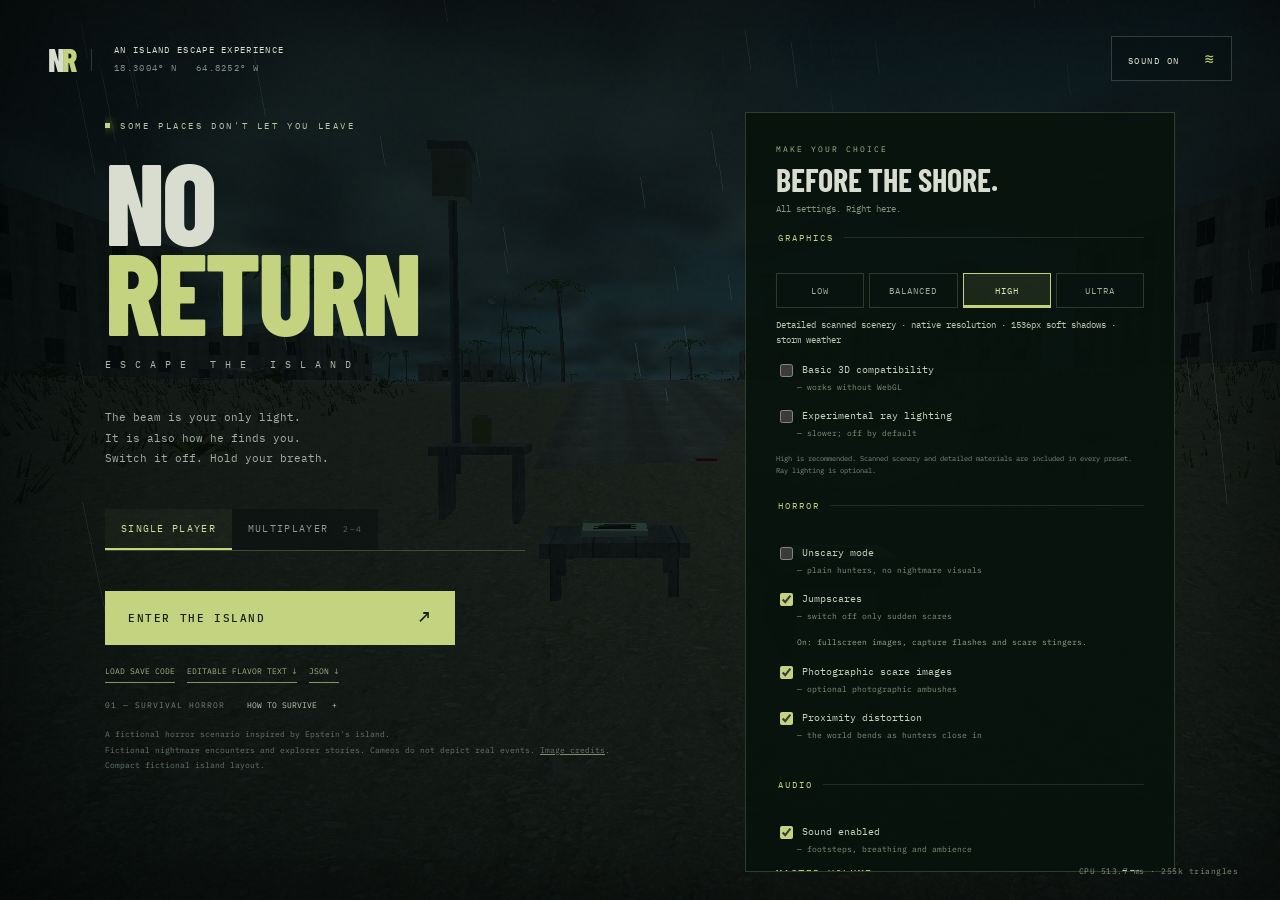
==== index.html @ 40e511b5 "Publish playable NO RETURN game for GitHub Pages" ====
<!doctype html>
<html lang="en"><head><meta charset="utf-8"><meta name="viewport" content="width=device-width,initial-scale=1"><meta name="theme-color" content="#080d0d"><title>NO RETURN — Escape the Island</title><link rel="stylesheet" href="style.css?v=coop-18"></head>
<body><canvas id="scene" aria-label="First person island escape game"></canvas><div class="grain"></div><div class="vignette"></div>
<div id="jumpscare" hidden aria-hidden="true"><img id="scareImage" alt="" decoding="async" draggable="false"></div><div id="terror" hidden aria-hidden="true"></div><div id="contactScare" hidden aria-hidden="true"><svg viewBox="0 0 600 700" preserveAspectRatio="xMidYMid slice"><defs><radialGradient id="deadSkin"><stop stop-color="#acaa8a"/><stop offset=".42" stop-color="#68644e"/><stop offset=".75" stop-color="#2d302a"/><stop offset="1" stop-color="#070c0c"/></radialGradient><radialGradient id="deadEye"><stop stop-color="#e9e5bf"/><stop offset=".3" stop-color="#7e8b78"/><stop offset="1" stop-color="#07100e"/></radialGradient></defs><path fill="url(#deadSkin)" d="M153 650 117 502 105 309 141 128 225 52 365 47 464 155 482 326 440 509 368 674 273 700Z"/><g fill="none" stroke="#18201c" stroke-width="12" opacity=".85"><path d="m160 240 50-40 42 21M320 201l64-15 59 41M151 370l31 63-9 64m270-153-36 74 11 61M214 155l41-46m77 41 29-47"/></g><path fill="#080d0b" d="m154 278 25-44 73 6 18 52-32 41-65-12Zm170-12 17-45 70 8 34 62-26 39-69-5Z"/><ellipse cx="219" cy="283" rx="28" ry="21" fill="url(#deadEye)"/><ellipse cx="377" cy="280" rx="24" ry="31" fill="url(#deadEye)"/><path stroke="#070c0a" stroke-width="13" d="m218 263-7 39m170-50-6 52"/><path fill="#161c16" d="m283 271-28 114 31 27 37-22-30-119Z"/><path fill="#020506" stroke="#4d1716" stroke-width="15" d="M232 433q56-47 102-1 65 40 23 167-33 86-92 30-60-63-33-196Z"/><g fill="#b4ad8b"><path d="m237 438 18-9 9 38-19 4Zm30-14 21-1 1 45-19-5Zm32 0 21 9-7 39-19-6Zm31 16 15 12-14 31-14-12ZM260 604l18-22 11 44-18 4Zm28-12 16 2 10 44-21-4Zm29-8 17-15-2 51-15 10Z"/></g><g stroke="#691e1d" fill="none" stroke-linecap="round"><path stroke-width="9" d="m194 320 7 83-19 52m61-136-12 72m116-63 13 97 19 33m18-130 14 77-13 38M239 475l-21 51 16 85m109-159 36 71-12 88"/><path stroke-width="3" d="m201 351-19 16m180 26 23-18M225 565l-23 24m174-47 20 18"/></g><path fill="#0a100e" d="m133 212 13-92 79-75 157-2 82 94 13 83-52-48-43-57-126 18-66 31Z"/></svg></div><div id="arrival" hidden><div class="arrival-lid" id="upperLid"></div><div class="arrival-lid" id="lowerLid"></div><div id="arrivalCaption"></div></div><button id="skipArrival" hidden>SKIP ARRIVAL [ESC]</button><header><a class="brand" href="#" aria-label="No Return home">N<span>R</span><i></i></a><div class="edition">AN ISLAND ESCAPE EXPERIENCE<br><span>18.3004° N &nbsp; 64.8252° W</span></div><button id="sound" aria-label="Toggle sound">SOUND OFF <span>◌</span></button></header>
<main id="menu"><section class="menu-landing"><div class="eyebrow"><i></i> SOME PLACES DON'T LET YOU LEAVE</div><h1>NO<br><span>RETURN</span><b>ESCAPE THE ISLAND</b></h1><p class="intro">The beam is your only light.<br>It is also how he finds you.<br>Switch it off. Hold your breath.</p><nav class="play-tabs" role="tablist" aria-label="Play mode"><button id="soloTab" role="tab" aria-selected="true" aria-controls="soloPanel">SINGLE PLAYER</button><button id="multiplayerTab" role="tab" aria-selected="false" aria-controls="multiplayerPanel">MULTIPLAYER <small>2–4</small></button></nav><div id="soloPanel" role="tabpanel" aria-labelledby="soloTab"><div class="menu-actions"><button class="primary" id="start">ENTER THE ISLAND <span>↗</span></button><div class="menu-extras"><button id="loadSave">LOAD SAVE CODE</button><a href="flavor-text.md" download>EDITABLE FLAVOR TEXT ↓</a><a href="flavor-text.json" download>JSON ↓</a></div><div class="menu-bottom"><span>01 — SURVIVAL HORROR</span><button id="how">HOW TO SURVIVE <span>+</span></button></div><div class="fiction">A fictional horror scenario inspired by Epstein's island.<br>Fictional nightmare encounters and explorer stories. Cameos do not depict real events. <a href="image-credits.html" target="_blank" rel="noopener">Image credits</a>. Compact fictional island layout.</div></div></div><section id="multiplayerPanel" role="tabpanel" aria-labelledby="multiplayerTab" hidden><div class="mp-heading"><small>PRIVATE CO-OP / 2–4 SURVIVORS</small><h2>DON’T GO ALONE.</h2><p>One island. Four lights. Something hears all of you.</p></div><div id="mpEntry"><label class="mp-field">YOUR NAME<input id="mpName" maxlength="20" value="Survivor" autocomplete="nickname"></label><button class="primary" id="mpCreate">CREATE PRIVATE ROOM <span>↗</span></button><div class="mp-divider"><span>OR JOIN A FRIEND</span></div><div class="mp-join"><input id="mpCode" maxlength="8" placeholder="ROOM CODE" aria-label="Room code" autocapitalize="characters" autocomplete="off" spellcheck="false"><button id="mpJoin">JOIN →</button></div><button id="mpReconnect" class="secondary" hidden>RECONNECT TO LAST ROOM</button></div><div id="mpLobby" hidden><div class="mp-code"><small>PRIVATE ROOM CODE</small><strong id="mpRoomCode"></strong><button id="mpCopy">COPY CODE ↗</button></div><ul id="mpPlayers" aria-label="Room members"></ul><p id="mpLobbyHint"></p><div class="mp-lobby-actions"><button id="mpReady" class="primary" aria-pressed="false">READY UP</button><button id="mpLaunch" class="primary" hidden>START RUN ↗</button><button id="mpLeave" class="secondary">LEAVE ROOM</button></div></div><p id="mpStatus" role="status">Connecting to the island begins here.</p><details id="mpServerOptions"><summary>SERVER CONNECTION</summary><label class="mp-field">SERVER ADDRESS<input id="mpServer" type="url" placeholder="https://your-server.onrender.com" spellcheck="false"></label><p>Use the same server as your friends. A sleeping server can take a minute to wake.</p></details><div class="mp-rules"><span>SHARED OBJECTIVES</span><span>PERSONAL INVENTORIES</span><span>RESCUE YOUR TEAM</span><p>Hold R near a caught teammate for 3 seconds. T trades supplies. One survivor per wardrobe. Menus do not pause the island.</p></div></section></section><section class="menu-settings" aria-label="Game options"><div class="settings-heading"><small>MAKE YOUR CHOICE</small><h2>BEFORE THE SHORE.</h2><p>All settings. Right here.</p></div><section id="startupHelp" hidden aria-label="Graphics recovery"><p id="startupMessage"></p><div class="recovery-actions"><button id="retryGraphics">RETRY</button><button id="safeGraphics">COMPATIBILITY MODE</button><button id="copyGraphicsError">COPY ERROR</button></div><details><summary>Technical error details</summary><pre id="startupDetails" tabindex="0"></pre></details></section><div id="compatibilityNotice" hidden>COMPATIBILITY MODE · 512px materials · reduced effects <button id="normalGraphics">RESTORE NORMAL GRAPHICS</button></div><div id="rendererNotice" hidden role="status">BASIC 3D ACTIVE · Textured 3D with reduced detail. No WebGL needed.</div><fieldset class="graphics-select"><legend>GRAPHICS</legend><div class="quality-options"><button type="button" data-quality="low">LOW</button><button type="button" data-quality="balanced">BALANCED</button><button type="button" data-quality="high" aria-pressed="true">HIGH</button><button type="button" data-quality="ultra">ULTRA</button></div><p id="qualityDescription"></p><label class="trace-option"><input id="basicRenderer" type="checkbox"> Basic 3D compatibility <span>— works without WebGL</span></label><label class="trace-option"><input id="traceOption" type="checkbox"> Experimental ray lighting <span>— slower; off by default</span></label><small id="gpuQualityHint">High is recommended. Scanned scenery and detailed materials are included in every preset. Ray lighting is optional.</small></fieldset><fieldset class="horror-select"><legend>HORROR</legend><label class="trace-option comfort-option"><input id="unscaryOption" type="checkbox"> Unscary mode <span>— plain hunters, no nightmare visuals</span></label><p id="comfortStatus" role="status" hidden>Pussy mode selected. Fine, we’ll keep it tame.</p><label class="trace-option"><input id="jumpOption" type="checkbox" checked> Jumpscares <span>— switch off only sudden scares</span></label><p id="jumpDescription"></p><label class="trace-option"><input id="scareOption" type="checkbox" checked> Photographic scare images <span>— optional photographic ambushes</span></label><label class="trace-option"><input id="distortionOption" type="checkbox" checked> Proximity distortion <span>— the world bends as hunters close in</span></label></fieldset><fieldset class="audio-select"><legend>AUDIO</legend><label class="trace-option"><input id="menuSound" type="checkbox"> Sound enabled <span>— footsteps, breathing and ambience</span></label><label class="volume-control" for="masterVolume">MASTER VOLUME <output id="volumeValue">75%</output><input id="masterVolume" type="range" min="0" max="100" value="75" step="1"></label></fieldset></section></main>
<output id="performanceReadout" aria-label="Renderer performance"></output><aside id="side"><div class="signal"><i></i> SIGNAL LOST</div><div class="vertical">LITTLE SAINT JAMES &nbsp; / &nbsp; AFTER MIDNIGHT</div><div class="stamp">PRIVATE<br>PROPERTY<span>NO TRESPASSING</span></div></aside>
<div id="hud" hidden><div class="mission"><small>YOUR WAY OUT</small><div id="objective"></div><span id="progress"></span><ol id="objectiveList" aria-label="Escape objectives"></ol></div><div class="status"><div id="threat">● &nbsp; UNDETECTED</div><small id="staminaLabel">STAMINA</small><div class="bar"><i id="stamina"></i></div><div id="inventory"></div><div id="survivalStatus"></div><div id="supplyShortcuts"></div></div><div id="debugStatus" role="status"></div><div id="coopHud" hidden><small id="coopRoom"></small><div id="coopTeam"></div><small id="coopConnection"></small><p id="coopRescue"></p></div><div id="crosshair">+</div><div id="prompt"></div><div id="toast" role="status"></div><div class="hud-bottom"><span id="location">SOUTH SHORE</span><span>WASD MOVE &nbsp; SHIFT RUN &nbsp; C CROUCH &nbsp; E INTERACT &nbsp; Y BAG &nbsp; J FILES &nbsp; F LIGHT &nbsp; M MAP &nbsp; ESC PAUSE &nbsp; 8 HITBOX &nbsp; 9 DAYLIGHT</span><span id="timer">00:00</span></div><div id="light">FLASHLIGHT ON</div><div id="mobile"><div><button data-key="w">↑</button><br><button data-key="a">←</button><button data-key="s">↓</button><button data-key="d">→</button></div><div><button data-key="ArrowLeft">↶</button><button data-key="ArrowRight">↷</button><button id="touchInteract">E</button><button id="touchCrouch">C</button></div></div></div>
<nav id="quickbar" hidden aria-label="Game tools"><button id="inventoryButton">BAG [Y]</button><button id="filesButton">FILES [J]</button><button id="mapButton">MAP</button><button id="lightButton">LIGHT</button><button id="tradeButton" hidden>TRADE [T]</button><button id="pauseButton">PAUSE</button></nav><div id="overlay" hidden><section class="panel" id="panel"></section></div><script src="comfort.js?v=coop-17"></script><script src="compact-island.js?v=coop-17"></script><script src="architecture.js?v=coop-17"></script><script src="contact.js?v=coop-17"></script><script src="npc-ai.js?v=coop-17"></script><script src="horror.js?v=coop-17"></script><script src="world.js?v=coop-17"></script><script src="immersion.js?v=coop-17"></script><script src="survival.js?v=coop-17"></script><script src="graphics.js?v=coop-17"></script><script src="ray-lighting.js?v=coop-17"></script><script src="weather.js?v=coop-17"></script><script src="materials.js?v=coop-17"></script><script src="ground-cover.js?v=coop-17"></script><script src="scanned-scenery.js?v=coop-17"></script><script src="graphics-device.js?v=coop-17"></script><script src="renderer.js?v=coop-17"></script><script src="render-profile.js?v=coop-17"></script><script src="software-renderer.js?v=coop-17"></script><script src="startup-help.js?v=coop-17"></script><script src="scares.js?v=coop-17"></script><script src="terror.js?v=coop-17"></script><script src="spatial.js?v=coop-18"></script><script src="outline-mesh.js?v=coop-17"></script><script src="vision.js?v=coop-18"></script><script src="encounters.js?v=coop-17"></script><script src="map-pins.js?v=coop-17"></script><script src="save-codes.js?v=coop-17"></script><script src="arrival.js?v=coop-17"></script><script src="multiplayer-motion.js?v=coop-17"></script><script src="multiplayer.js?v=coop-17"></script><script src="game.js?v=coop-17"></script></body></html>
---- style.css ----
@import url('https://fonts.googleapis.com/css2?family=Barlow+Condensed:wght@500;600;700;800;900&family=IBM+Plex+Mono:wght@400;500&display=swap');
:root{color-scheme:dark;--paper:#d9ddd0;--lime:#c3d380;--mono:'IBM Plex Mono',monospace;--display:'Barlow Condensed','Arial Narrow',Impact,sans-serif}*{box-sizing:border-box}body{margin:0;overflow:hidden;background:#080d0d;color:var(--paper);font-family:var(--mono);font-size:11px}button,a{-webkit-tap-highlight-color:transparent}button{font:inherit;cursor:pointer;color:inherit}button:focus-visible,a:focus-visible{outline:2px solid var(--lime);outline-offset:6px}#scene,.grain,.vignette{position:fixed;inset:0;width:100%;height:100%}.grain{pointer-events:none;opacity:.08;background-image:url("data:image/svg+xml,%3Csvg viewBox='0 0 180 180' xmlns='http://www.w3.org/2000/svg'%3E%3Cfilter id='n'%3E%3CfeTurbulence type='fractalNoise' baseFrequency='.9' numOctaves='3' stitchTiles='stitch'/%3E%3C/filter%3E%3Cpath fill='%23fff' filter='url(%23n)' opacity='.7' d='M0 0h180v180H0z'/%3E%3C/svg%3E");z-index:3}.vignette{pointer-events:none;background:radial-gradient(ellipse at 66% 45%,transparent 10%,#02080866 65%,#020606e0 110%);z-index:2}header{position:absolute;top:36px;left:48px;right:48px;display:flex;align-items:center;gap:22px;z-index:5}.brand{position:relative;color:var(--paper);text-decoration:none;font-family:var(--display);font-weight:800;font-size:32px;letter-spacing:-3px;padding-right:18px}.brand span{color:var(--lime)}.brand i{position:absolute;right:0;top:9px;height:22px;width:1px;background:#7b8a7555}.edition{font-size:9px;letter-spacing:1.3px;line-height:1.9}.edition span{color:#7f8d85}#sound{margin-left:auto;border:1px solid #a8b29e45;background:#07101166;padding:12px 16px;font-size:9px;letter-spacing:1.5px}#sound span{margin-left:18px;color:var(--lime);font-size:15px}main{position:absolute;z-index:4;left:8.2%;top:21%;width:500px}.eyebrow{font-size:9px;letter-spacing:2.6px;color:#b7c5a4;display:flex;align-items:center;gap:10px}.eyebrow i,.signal i{width:5px;height:5px;background:var(--lime);display:inline-block;box-shadow:0 0 10px #c3d366}h1{font-family:var(--display);font-size:clamp(94px,10.5vw,158px);font-weight:800;line-height:.78;letter-spacing:-3px;margin:33px 0 25px}h1>span{color:var(--lime)}h1 b{display:block;font:10px var(--mono);letter-spacing:9px;margin-top:22px;color:#aeb8a7}.intro{font-size:11px;line-height:2;color:#a2afa6;margin:25px 0}.primary{width:278px;background:var(--lime);border:0;color:#172015;font-weight:500;font-size:11px;letter-spacing:1.6px;padding:20px 23px;text-align:left;transition:background .2s,transform .2s}.primary:hover{background:#e0eba9;transform:translateY(-2px)}.primary span{float:right;font-size:18px;line-height:12px}.menu-bottom{display:flex;align-items:center;width:390px;gap:22px;margin-top:27px;color:#728278;font-size:8px;letter-spacing:1px}.menu-bottom button{border:0;background:none;font-size:8px;color:#bdc5b5;padding:0}.menu-bottom button span{margin-left:10px}.fiction{font-size:8px;color:#65766c;line-height:1.9;margin-top:28px}#side{position:absolute;right:48px;top:24%;bottom:45px;z-index:4;display:flex;flex-direction:column;align-items:flex-end}.signal{font-size:9px;letter-spacing:2px;color:#9eac9d}.signal i{background:#a67c55;box-shadow:none;margin-right:8px}.vertical{writing-mode:vertical-rl;letter-spacing:3px;color:#8a9b88;font-size:9px;margin-top:55px}.stamp{margin-top:auto;border:1px solid #9aa79255;padding:12px 18px;font-size:14px;line-height:1.2;letter-spacing:3px;transform:rotate(-5deg);color:#b8bf9e88}.stamp span{display:block;font-size:6px;margin-top:8px;letter-spacing:2px}#hud{position:fixed;inset:0;z-index:4;pointer-events:none}.mission{position:absolute;left:42px;top:120px;max-width:330px}.mission small,.status small{color:#91a387;font-size:8px;letter-spacing:2px}.mission div{font-size:15px;margin-top:10px}.mission>span{display:block;color:#8a998d;font-size:10px;margin-top:9px;line-height:1.8}.status{position:absolute;top:120px;right:42px;width:190px}#threat{font-size:9px;letter-spacing:1px;margin-bottom:22px;color:var(--lime)}.bar{height:3px;background:#78847744;margin-top:8px}.bar i{display:block;height:100%;width:100%;background:var(--lime)}#inventory{font-size:9px;line-height:2;margin-top:20px;color:#bdc6ad}#crosshair{position:absolute;left:50%;top:50%;transform:translate(-50%,-50%);opacity:.65;font-size:18px}#prompt{position:absolute;left:50%;top:60%;transform:translateX(-50%);text-align:center;background:#07100de6;padding:12px 18px;border:1px solid #a2ae7344;display:none;white-space:nowrap}#toast{position:absolute;top:26%;left:50%;transform:translateX(-50%);text-align:center;color:#e4e8ce;max-width:500px;font-size:12px;line-height:1.8;text-shadow:0 2px 5px black}.hud-bottom{position:absolute;bottom:30px;left:42px;right:42px;display:flex;justify-content:space-between;gap:20px;color:#9cae9d;font-size:8px;letter-spacing:1px}#light{position:absolute;bottom:65px;left:42px;color:#9caa89;font-size:8px;letter-spacing:1px}#overlay{position:fixed;inset:0;background:#020807df;backdrop-filter:blur(12px);display:grid;place-items:center;z-index:10}#overlay[hidden],[hidden]{display:none!important}.panel{width:min(620px,90vw);max-height:90vh;overflow:auto;padding:38px;border:1px solid #66765566;background:#101914}.panel small{font-size:9px;letter-spacing:2px;color:var(--lime)}.panel h2{font-family:var(--display);font-size:54px;line-height:1;margin:15px 0 20px;font-weight:700}.panel p{color:#a7b4a5;font-size:12px;line-height:1.9}.panel .primary{margin-top:20px}.panel .secondary{display:block;background:none;border:0;border-bottom:1px solid #74856a;padding:10px 0;margin-top:12px;color:#9daa94;font-size:10px}.controls{display:grid;grid-template-columns:1fr 1fr;gap:13px;padding:20px 0;color:#adbba6;font-size:10px}.controls b{display:inline-block;width:85px;color:#e1e5d3}.map{display:block;width:min(400px,100%);margin:15px auto;image-rendering:pixelated}.legend{font-size:10px!important}#mobile{display:none}body.playing header .edition{opacity:.5}body.danger .vignette{box-shadow:inset 0 0 170px #970d0d77}body.crouching #crosshair{color:var(--lime)}@media(max-height:760px) and (min-width:701px){main{top:20%}h1{font-size:112px;margin:25px 0 20px}.intro{margin:18px 0}.fiction{margin-top:18px}.menu-bottom{margin-top:20px}}@media(max-width:700px){header{top:22px;left:24px;right:24px}.edition{font-size:7px}#sound{font-size:0;padding:10px}#sound span{margin:0}main{top:22%;left:8%;width:85%}h1{font-size:110px}.eyebrow{font-size:7px;letter-spacing:1.5px}#side{right:25px;top:26%;bottom:24px}.signal,.stamp{display:none}.vertical{font-size:7px;margin:0}.menu-bottom{width:100%;font-size:7px;gap:12px}.fiction{font-size:7px}.mission{left:22px;top:95px;max-width:230px}.mission div{font-size:12px}.status{top:auto;bottom:185px;right:22px;width:120px}.hud-bottom{left:22px;right:22px;bottom:15px}.hud-bottom span:nth-child(2){display:none}#light{left:22px;bottom:185px}.panel{padding:25px}#toast{width:80%;top:30%}#mobile{position:absolute;bottom:48px;left:20px;right:20px;display:flex;justify-content:space-between;align-items:flex-end;pointer-events:auto}#mobile button{background:#0c1916a0;border:1px solid #a0b18d55;width:43px;height:43px;margin:2px;font-size:18px;touch-action:none}#mobile>div:last-child{display:grid;grid-template-columns:1fr 1fr}#prompt{font-size:10px;max-width:90vw;white-space:normal}}

#quickbar{position:absolute;right:42px;bottom:68px;z-index:5;display:flex;gap:8px}#quickbar button{background:#0c1916b0;border:1px solid #a0b18d44;padding:9px 12px;font-size:8px;letter-spacing:1px}#quickbar button:hover{border-color:var(--lime)}@media(max-width:700px){#quickbar{top:75px;right:22px;bottom:auto;gap:5px}#quickbar button{padding:7px 8px;font-size:7px}.mission{top:116px}}@media(max-width:700px) and (max-height:680px){main{top:21%;}h1{font-size:82px;margin:22px 0 16px}h1 b{font-size:8px;letter-spacing:6px;margin-top:17px}.intro{font-size:10px;line-height:1.7;margin:17px 0}.primary{padding:17px 21px}.menu-bottom{margin-top:18px}.fiction{margin-top:14px;font-size:6px;line-height:1.6}.eyebrow{font-size:6px;letter-spacing:1.3px}}

body{background:#000}.playing .grain{opacity:.022}.lights-off .grain,.lights-off .vignette{display:none}.playing header{opacity:.52}.playing .mission{opacity:.8}body.danger:not(.lights-off) .vignette{box-shadow:inset 0 0 100px #630c0c33}.playing #crosshair{font-size:13px;color:#a0a391;opacity:.35}.lights-off #crosshair{opacity:.16}.lights-off #light{color:#797c77}#threat{transition:color .2s}button:disabled{opacity:.5;cursor:default}
#toast{top:auto;bottom:110px;font-size:11px;padding:7px 12px;background:#000b;border:1px solid #a3aa8522}#toast:empty{display:none}@media(max-width:700px){#toast{top:auto;bottom:205px;font-size:9px;max-width:85vw}.status{width:125px}#threat{font-size:8px}}

#objectiveList{list-style:none;padding:14px 0 0;margin:12px 0 0;border-top:1px solid #8d9b6b33;display:grid;gap:11px;max-width:280px}#objectiveList li{display:flex;gap:11px;font-size:10px;line-height:1.35;color:#8c9685}#objectiveList li>span{font-size:9px;padding-top:2px;min-width:19px;color:#75816a}#objectiveList li small{display:block;font-size:8px;color:#687763;margin-top:4px}#objectiveList .active,#objectiveList .active>span{color:#d2de96}#objectiveList .done{color:#697761;text-decoration:line-through}#objectiveList .done>span{color:#9aad79}.mission{max-width:310px;padding:12px 15px;background:#0009;left:27px;top:105px}.mission>small{font-size:8px}.map-panel{width:min(1120px,95vw);padding:26px}.map-panel h2{font-size:38px;margin:12px 0}.large-map{width:100%;height:auto;max-height:65vh;object-fit:contain;touch-action:none;cursor:grab}.map-tools{display:flex;gap:8px;align-items:center;flex-wrap:wrap}.map-tools button{background:#1c2b20;border:1px solid #70806177;padding:9px 13px;font-size:10px}.map-tools span{font-size:8px;color:#89947c}.map-panel .primary{margin-top:5px}.legend a,.fiction a{color:inherit;text-decoration-color:#7f8c6a}.map-panel .legend{font-size:9px!important}#debugStatus{position:absolute;top:85px;left:50%;transform:translateX(-50%);color:#ffbe93;background:#1c0808c9;font-size:9px;letter-spacing:1px;padding:8px 12px;white-space:nowrap}#debugStatus:empty{display:none}.daylight .vignette,.daylight .grain{display:none}.daylight .status,.daylight .hud-bottom,.daylight #light{background:#081009c9;padding:10px}.daylight header{opacity:.9}.daylight .status{width:210px}.daylight #crosshair{color:#fff;opacity:.8}.daylight #toast{background:#000c}.playing .mission{opacity:.95}@media(max-width:700px){.mission{left:12px;top:110px;max-width:230px;padding:8px 10px}#objectiveList{gap:7px;padding-top:10px;margin-top:9px;max-width:205px}#objectiveList li{font-size:8px;gap:7px}#objectiveList li small{display:none}#objectiveList li>span{font-size:8px;min-width:14px}.mission div#objective{font-size:11px}.mission>span{font-size:8px;margin-top:5px}#debugStatus{top:auto;bottom:32px;font-size:7px;max-width:90vw;overflow:hidden}.map-panel{padding:18px}.map-panel h2{font-size:30px}.map-tools button{padding:7px 10px;font-size:8px}.large-map{max-height:52vh}.daylight .status{width:140px}.fiction{max-width:330px}}

.pickup-focus #crosshair{color:#ffe49a;opacity:1;font-size:20px}.pickup-focus #prompt{border-color:#e4c975;background:#111006ef;color:#ffe9a5;box-shadow:0 0 24px #b6993322}.pickup-focus #prompt::before{content:"INTERACTABLE · ";font-size:8px;color:#bcaf79}.panel h2{overflow-wrap:anywhere}

/* Graphics setup is part of the opening screen, including short and touch layouts. */
.graphics-select{border:0;padding:0;margin:18px 0;width:360px;max-width:100%}.graphics-select legend{font-size:9px;letter-spacing:1.7px;color:#ced8ac}.graphics-select legend span{font-size:7px;color:#7d8e82;margin-left:14px}.quality-options{display:grid;grid-template-columns:repeat(4,1fr);gap:5px;margin:10px 0}.quality-options button{background:#091310da;border:1px solid #7c8e6755;color:#a0ad98;font-size:9px;letter-spacing:1px;padding:11px 5px}.quality-options button[aria-pressed=true]{color:#dae8ad;background:#69794233;border-color:#c2d279;box-shadow:inset 0 -2px #c2d279}.graphics-select p{font-size:9px;color:#bdc8b3;line-height:1.65;min-height:30px;margin:6px 0}.graphics-select small{display:block;color:#7d8b7e;font-size:7px;line-height:1.65}.grain{opacity:.025}.vignette{box-shadow:inset 0 0 120px #0008}
main{top:14%;width:450px}h1{font-size:clamp(82px,9vw,132px);margin:25px 0 20px}.intro{margin:16px 0;font-size:10px}.menu-bottom{margin-top:17px}.fiction{margin-top:17px}
@media(max-height:820px){main{top:112px;bottom:20px;overflow:auto;scrollbar-width:thin;padding-right:12px}h1{font-size:90px;margin:22px 0 15px}h1 b{font-size:8px;margin-top:16px}.eyebrow{font-size:7px}.intro{line-height:1.6;margin:13px 0}.graphics-select{margin:13px 0}.primary{padding:16px 22px}.menu-bottom{margin-top:14px}.fiction{margin-top:12px}}
@media(max-width:700px){main{top:110px;bottom:18px;width:85%;overflow:auto}h1{font-size:86px}.graphics-select{width:315px}.graphics-select small{font-size:7px}.quality-options button{padding:10px 3px}.fiction{max-width:310px}}

.trace-option{display:flex;gap:6px;align-items:center;color:#abb89f;font-size:8px;line-height:1.6;margin:7px 0}.trace-option input{accent-color:#c3d380}.trace-option span{color:#7a8b7f}#performanceReadout{position:fixed;right:42px;bottom:24px;z-index:6;color:#83927f;font-size:8px;letter-spacing:.5px}.playing #performanceReadout{bottom:93px;right:42px;opacity:.7}@media(max-width:700px){#performanceReadout,.playing #performanceReadout{bottom:5px;left:22px;right:auto;font-size:6px}}

#startupHelp{max-width:420px;padding:14px;border:1px solid #9e805055;background:#171a12}#startupHelp p{font-size:10px;line-height:1.7;color:#c7c5aa}.recovery-actions{display:flex;gap:6px;flex-wrap:wrap}.recovery-actions button{font:8px monospace;padding:10px 8px;color:#d5dfb6;border:1px solid #87946b;background:#283020}#startupHelp details{font:9px monospace;margin-top:12px;color:#abb99b}#startupDetails{white-space:pre-wrap;overflow-wrap:anywhere;font-size:8px;max-height:160px;overflow:auto}

#compatibilityNotice{font:8px monospace;line-height:1.8;color:#bbc79e;margin:14px 0;max-width:360px}#normalGraphics{font:8px monospace;padding:5px;background:transparent;border:1px solid #67754b;color:#c3d380}

.software-scene{position:fixed;inset:0;width:100%;height:100%;z-index:1;pointer-events:none;image-rendering:auto}#rendererNotice{max-width:390px;color:#b9c99b;font-size:9px;line-height:1.7;margin:12px 0}

#jumpscare{position:fixed;inset:0;z-index:40;pointer-events:none;overflow:hidden;background:#010202}#scareImage{display:block;width:100%;height:100%;object-fit:cover;image-rendering:pixelated;filter:grayscale(.45) contrast(1.6) brightness(.8);animation:scare-impact .6s steps(4,end) both}#jumpscare.scare-window,#jumpscare.scare-glimpse{background:transparent}#jumpscare.scare-window #scareImage,#jumpscare.scare-glimpse #scareImage{animation:none;opacity:.24;filter:grayscale(.8) contrast(1.5) brightness(.6)}@keyframes scare-impact{0%{transform:scale(1.02)}25%{transform:scale(1.08) translateX(-1%)}50%{transform:scale(1.1) translateX(1%)}100%{transform:scale(1.13)}}@media(prefers-reduced-motion:reduce){#scareImage{animation:none}}

#menu{max-height:calc(79dvh - 24px);overflow-y:auto;scrollbar-width:thin;scrollbar-color:#77845a transparent;padding-right:12px}@media(max-width:700px){#menu{max-height:calc(78dvh - 24px)}}
.volume-control{display:grid;grid-template-columns:1fr auto;gap:10px;max-width:390px;margin:18px 0;color:#c3d380;font:10px monospace;letter-spacing:1.4px}.volume-control input{grid-column:1/-1;width:100%;accent-color:#c3d380;cursor:pointer}.volume-control output{color:#d8decb}.bloody-warning{color:#a82118!important;font-family:Impact,'Arial Black',sans-serif;letter-spacing:3px;text-shadow:1px 4px #570b0b,-2px 8px #440909,2px 13px 5px #2b0505;font-size:clamp(36px,7vw,72px)!important;transform:rotate(-3deg);padding:14px 0 25px}.playing #prompt{max-width:min(90vw,620px);text-align:center;line-height:1.8}
.inventory-panel{width:min(1120px,94vw);padding:32px 36px 22px;background:linear-gradient(135deg,#14201b,#0a1210);border-color:#74856677;box-shadow:0 35px 150px #000c}.bag-heading{display:flex;align-items:start;justify-content:space-between;gap:20px}.bag-heading h2{font-size:44px;margin:10px 0 22px}.bag-heading small{font-size:8px;color:#9ead91;letter-spacing:2px}.bag-close,.reader-top button{border:0;background:transparent;font-size:9px;letter-spacing:1px;padding:5px;color:#b7c3ac}.bag-close kbd,.reader-top kbd{display:inline-block;margin-left:12px;padding:5px 7px;border:1px solid #75826655;font:8px var(--mono);color:#8c9a87}.bag-tabs{display:flex;align-items:center;gap:6px;border-bottom:1px solid #62745d66;margin-bottom:24px}.bag-tabs>button{position:relative;background:transparent;border:0;border-bottom:2px solid transparent;padding:12px 19px;font-size:10px;color:#899b8c;letter-spacing:1px}.bag-tabs>button[aria-pressed=true]{color:var(--lime);border-bottom-color:var(--lime)}.bag-tabs b{font-weight:400;margin-left:7px;color:#d1d8c4}.bag-tabs i{font-style:normal;font-size:7px;color:#c3d380;margin-left:9px}.bag-tabs>div{margin-left:auto;color:#83947f;font-size:8px;line-height:2}.bag-layout{display:grid;grid-template-columns:minmax(0,1.7fr) minmax(240px,1fr);gap:30px}.bag-grid{display:grid;grid-template-columns:repeat(4,minmax(0,1fr));gap:7px}.bag-slot{position:relative;aspect-ratio:1.05;border:1px solid #6a7a5a44;background:linear-gradient(150deg,#1c2920aa,#0c151266);display:flex;flex-direction:column;align-items:center;justify-content:center;gap:3px;color:#9eae8f;padding:7px 5px;min-width:0}.bag-slot:hover,.bag-slot.selected{border-color:#c3d380;background:linear-gradient(145deg,#3a493033,#1f301c55);color:#d6e3a9}.bag-slot.selected:before{content:'';position:absolute;top:-1px;left:-1px;width:16px;height:16px;border-top:2px solid #d2e494;border-left:2px solid #d2e494}.bag-slot>span{font-size:8px;line-height:1.4;max-width:100%;text-align:center}.bag-slot>b{position:absolute;top:7px;right:7px;font-size:8px;font-weight:400;color:#c3d380}.item-icon{display:block;width:54px;height:54px;filter:drop-shadow(0 7px 5px #0006)}.bag-slot.empty{background:transparent;border-color:#56634e22;color:#56634e66}.bag-slot.empty span{font-size:18px}.bag-caption{color:#6d7f6c;font-size:7px;line-height:1.8;letter-spacing:1px;margin-top:14px}.bag-inspect{border-left:1px solid #6a7c5644;padding-left:28px}.item-tag{font-size:8px;letter-spacing:2px;color:#99af77}.item-display{position:relative;display:grid;place-items:center;height:175px;margin:13px 0 20px;background:radial-gradient(ellipse,#45562a2b,transparent 70%);border-bottom:1px solid #6f805033}.item-icon.large{width:145px;height:145px;stroke-width:1.3;transform:rotate(-14deg);color:#d5dcc5;filter:drop-shadow(8px 14px 5px #0008)}.item-display>span{position:absolute;bottom:10px;right:0;font-size:6px;letter-spacing:2px;color:#55644e}.bag-inspect h3{font-family:var(--display);font-size:31px;line-height:1.1;margin:0 0 9px;color:#e1e6d2}.item-category{font-size:8px;letter-spacing:1.7px;color:#829774}.bag-inspect p{font-size:10px;line-height:1.95;margin:16px 0;color:#9eac99}.bag-inspect .primary{width:100%;padding:16px;font-size:10px;margin-top:10px}.item-charge{height:3px;background:#293a25;margin:15px 0}.item-charge i{display:block;height:100%;background:#c3d380}.bag-message{border:1px solid #83945d33;border-left:2px solid #9eaf72;background:#2634213d;padding:13px 16px;margin-top:22px;color:#bac7aa;font-size:10px;line-height:1.8;min-height:45px}.bag-footer{display:flex;justify-content:space-between;gap:12px;padding-top:16px;color:#70816c;font-size:7px;letter-spacing:1px;line-height:1.7}.bag-footer span{color:#99a978}.file-grid{display:grid;grid-template-columns:repeat(3,minmax(0,1fr));gap:12px;max-height:53vh;overflow:auto;padding-right:7px;scrollbar-width:thin}.file-card{text-align:left;min-height:190px;border:1px solid #63725366;background:linear-gradient(125deg,#233025aa,#111b15);padding:17px 18px;position:relative;color:#b9c4ad}.file-card:hover{border-color:#c3d380}.file-number{font-size:7px;line-height:1.8;letter-spacing:1px;color:#72876d;display:block;max-width:90%}.file-card .item-icon{width:39px;height:39px;margin:12px 0;color:#829575}.file-card h3{font:600 24px/1.1 var(--display);margin:0 0 10px;color:#d7decb}.file-card small{font-size:7px;color:#99ae7b;letter-spacing:.5px}.document-panel{width:min(790px,93vw);padding:22px;background:#101914}.reader-top{display:flex;justify-content:space-between;align-items:center;margin-bottom:18px;color:#92a17f;font-size:8px;letter-spacing:2px}.paper-file{position:relative;background:linear-gradient(135deg,#cec5a8,#b8b497);color:#232d24;padding:40px 45px 50px;box-shadow:inset 0 0 75px #64532e33,0 8px 30px #0005;transform:rotate(-.4deg)}.paper-file small{color:#4e5c42;font-size:8px;letter-spacing:2px}.paper-file h2{font-size:45px;line-height:1.07;color:#263424;margin:20px 0 14px;max-width:95%}.paper-file p{white-space:normal;font-size:12px;line-height:1.95;color:#35432e;margin:21px 0}.paper-location{font-size:7px;letter-spacing:1.6px;color:#647050;border-bottom:1px solid #69735255;padding-bottom:18px}.paper-stamp{border:2px solid #5a6c4b88;color:#5a6c4b88;transform:rotate(-7deg);display:inline-block;font-size:9px;letter-spacing:3px;padding:9px 13px;margin-top:15px}.reader-actions{display:flex;gap:25px;align-items:center}.reader-actions .primary{margin-top:20px}.reader-actions .secondary{font-size:8px;margin-top:20px}#survivalStatus{font-size:8px;line-height:2;margin-top:9px;color:#9faf8d}.wounded{color:#e18d74!important}#supplyShortcuts{font-size:7px;line-height:1.9;color:#7b8d72;margin-top:7px}.playing .status{width:220px}.inventory-panel button:focus-visible,.document-panel button:focus-visible{outline-offset:2px}@media(max-width:760px){.inventory-panel{padding:22px 18px 16px;max-height:92dvh}.bag-heading h2{font-size:31px}.bag-heading small{font-size:6px}.bag-close{font-size:7px}.bag-close kbd{display:none}.bag-tabs{flex-wrap:wrap;margin-bottom:16px}.bag-tabs>button{padding:10px 14px}.bag-tabs>div{font-size:7px;flex-basis:100%;padding-bottom:9px}.bag-layout{grid-template-columns:1fr;gap:22px}.bag-grid{grid-template-columns:repeat(4,minmax(0,1fr))}.bag-slot{aspect-ratio:.9}.bag-slot .item-icon{width:40px;height:40px}.bag-slot>span{font-size:7px}.bag-inspect{border-left:0;border-top:1px solid #64794d44;padding:20px 0 0;display:grid;grid-template-columns:90px 1fr;column-gap:16px}.item-display{grid-row:1/6;height:110px;margin:0}.item-icon.large{width:86px;height:86px}.item-display>span{display:none}.bag-inspect h3{font-size:27px;margin-top:8px}.bag-inspect p{margin:8px 0;font-size:10px}.bag-inspect .primary{grid-column:1/-1}.item-charge{grid-column:2}.bag-message{margin-top:14px;font-size:9px}.bag-footer{font-size:6px;flex-direction:column}.file-grid{grid-template-columns:repeat(2,minmax(0,1fr));max-height:none}.file-card{padding:13px;min-height:175px}.file-card h3{font-size:22px}.file-number{font-size:6px}.document-panel{padding:15px;max-height:92dvh}.paper-file{padding:25px 24px}.paper-file h2{font-size:36px}.paper-file p{font-size:11px}.reader-actions{gap:18px}.reader-actions .primary{font-size:9px}.playing .status{width:145px}#supplyShortcuts{font-size:6px}.bag-caption{font-size:6px}}
/* Cheap canvas-only spatial distortion; the HUD remains readable. */
#terror{position:fixed;inset:0;z-index:3;pointer-events:none;background:repeating-linear-gradient(0deg,transparent 0 21px,#9faba81c 22px,transparent 23px 67px),linear-gradient(90deg,#79202638,transparent 12% 88%,#37606438);box-shadow:inset 8px 0 16px #962a2644,inset -8px 0 16px #278b9644}
#terror[hidden],#contactScare[hidden]{display:none}
#contactScare{position:fixed;inset:0;z-index:39;pointer-events:none;overflow:hidden;background:radial-gradient(ellipse at 50% 48%,#28352c,#020504 68%);animation:contact-impact .84s steps(2,end) both}
#contactScare svg{position:absolute;left:50%;top:50%;width:max(80vw,580px);height:130vh;transform:translate(-50%,-50%) rotate(-7deg);filter:contrast(1.35);opacity:.96}
#contactScare[data-kind="hawking"] svg{transform:translate(-50%,-50%) rotate(9deg) scaleX(1.12)}
#contactScare[data-kind="trump"] svg{filter:sepia(.32) contrast(1.4)}
#contactScare[data-kind="diddy"] svg{filter:brightness(.7) contrast(1.6);transform:translate(-50%,-50%) rotate(4deg) scaleX(.91)}
#contactScare:after{content:"";position:absolute;inset:0;background:repeating-linear-gradient(0deg,#0004 0 1px,transparent 1px 5px);box-shadow:inset 0 0 20vw #000b}
#stamina.exhausted{background:#a95444}
@keyframes contact-impact{0%{transform:scale(.8);opacity:1}12%{transform:scale(1.09) translateX(-1%)}22%{transform:scale(1.02) translateX(1%)}34%{transform:scale(1.07) rotate(-1deg)}49%{transform:scale(1.02)}67%{transform:scale(1.06) translateX(-.5%)}100%{transform:scale(1.1);opacity:1}}
@media(prefers-reduced-motion:reduce){#contactScare{animation:none}#terror{display:none}#scene,.software-scene{transform:none!important}}

.menu-extras{display:flex;flex-wrap:wrap;gap:12px;margin:15px 0;color:#9fad8c;font-size:8px}.menu-extras button,.menu-extras a{font:inherit;color:inherit;background:none;border:0;border-bottom:1px solid #849565;padding:5px 0;text-decoration:none}
.pin-tools{display:flex;gap:9px;align-items:end;flex-wrap:wrap}.pin-tools label{display:grid;gap:5px;font-size:9px;color:#a5b597}.pin-tools input,.pin-tools select,.pin-tools button,.save-actions button{font:11px var(--mono);background:#18271d;color:#d6dfc4;border:1px solid #7c8e6755;padding:10px}.pin-tools input{width:180px}.pin-tools button[aria-pressed=true]{background:#a6b96d;color:#112010}#pinStatus{font-size:10px;margin:12px 0}#pinList{display:flex;gap:8px;flex-wrap:wrap;max-height:115px;overflow:auto}.pin-row{display:flex;border:1px solid #7c8e6744;background:#091910}.pin-row button{background:none;border:0;padding:7px 9px;font:10px var(--mono);text-align:left}.pin-row small{display:block;font-size:8px;letter-spacing:0;margin-top:5px;color:#a5b597}
.save-label{display:block;font-size:10px;letter-spacing:2px;color:#c3d380;margin:24px 0 9px}.save-code{display:block;width:100%;resize:vertical;min-height:92px;background:#07110d;color:#b5c8a1;border:1px solid #647b4f;padding:12px;font:11px/1.6 var(--mono);word-break:break-all}.save-actions{display:flex;gap:10px;margin:10px 0}#saveStatus{min-height:24px;color:#dfc58e;font-size:11px}
#arrival{position:fixed;inset:0;z-index:30;pointer-events:none;overflow:hidden}.arrival-lid{position:absolute;left:-10%;width:120%;height:54%;background:#010302;will-change:transform}#upperLid{top:0;border-radius:0 0 48% 48%}#lowerLid{bottom:0;border-radius:48% 48% 0 0}#arrivalCaption{position:absolute;bottom:10%;left:15%;right:15%;text-align:center;color:#c1c5b2;font-size:12px;line-height:1.8;text-shadow:0 2px 10px black;letter-spacing:.3px}#skipArrival{position:fixed;right:32px;bottom:28px;z-index:32;background:#07120dbb;border:1px solid #74856b77;color:#a5b99a;padding:12px;font:9px var(--mono);letter-spacing:1px}body.arriving .grain{opacity:.05}body.arriving header{opacity:.5}
@media(prefers-reduced-motion:reduce){.arrival-lid{will-change:auto}}

/* Pixelated photographs share the low-resolution 3D presentation. */
#scareImage{image-rendering:pixelated}#jumpscare.scare-window #scareImage,#jumpscare.scare-glimpse #scareImage{animation:none;opacity:.24}#comfortStatus{color:#c3d380;font:11px/1.6 monospace;margin:8px 0 12px}.unscary .bloody-warning{color:#c3d380!important;text-shadow:none;transform:none}.unscary #contactScare,.unscary #terror,.unscary #jumpscare{display:none!important}

.paper-file p{overflow-wrap:anywhere}
/* Main menu: the start action and complete settings share the opening screen. */
#menu{max-height:none;position:fixed;inset:112px 8.2% 28px;width:auto;display:grid;grid-template-columns:minmax(290px,1fr) minmax(350px,430px);gap:8%;overflow:hidden;padding:0;scrollbar-width:thin}.menu-landing{display:flex;flex-direction:column;min-width:0;overflow:auto;padding:8px 10px 8px 0}.menu-landing h1{font-size:clamp(90px,9vw,132px)}.menu-landing .intro{font-size:11px;line-height:1.9}.menu-actions{margin-top:auto;padding-top:20px}.menu-actions .primary{width:min(100%,350px)}.menu-extras{line-height:1.5}.menu-bottom{width:100%}.menu-settings{overflow:auto;padding:22px 25px;background:#08130ee8;border:1px solid #81916b55;scrollbar-width:thin;scrollbar-color:#6f7e50 #0c170f}.settings-heading small{font-size:8px;letter-spacing:2px;color:#a5b58d}.settings-heading h2{font:700 32px/1 var(--display);margin:8px 0}.settings-heading p{font-size:9px;color:#85937d;margin:8px 0 18px}.menu-settings fieldset{border:0;border-top:1px solid #83926833;padding:15px 0 5px;margin:12px 0 0;width:100%;min-width:0}.menu-settings legend{font-size:9px;letter-spacing:2px;padding-right:10px;color:#c3d380}.menu-settings .trace-option{display:block;font-size:10px;line-height:1.8;margin:10px 0;color:#c7d0bd}.menu-settings .trace-option span{display:block;padding-left:21px;font-size:8px;color:#7f907b}.menu-settings input[type=checkbox]{accent-color:#c3d380;vertical-align:middle}.menu-settings p#jumpDescription{font-size:8px;line-height:1.7;color:#94a687;margin:0 0 12px 21px}.menu-settings .volume-control{max-width:none;margin:10px 0}.menu-settings #rendererNotice{font-size:8px;line-height:1.6;margin:10px 0}.menu-settings .graphics-select p{min-height:0}.menu-settings #comfortStatus{font-size:9px;min-height:0}body:not(.playing) #side{display:none}
@media(min-width:900px) and (min-height:880px){.menu-settings{padding:28px 30px}.menu-settings .trace-option{margin:13px 0}.menu-settings fieldset{margin-top:18px;padding-top:20px}}
@media(max-width:800px){#menu{inset:105px 7% 20px;display:block;overflow:auto}.menu-landing{display:block;overflow:visible;padding:0}.menu-landing h1{font-size:94px}.menu-actions{padding-top:5px;margin-bottom:25px}.menu-settings{overflow:visible;padding:20px}.menu-actions .fiction{max-width:100%}.settings-heading h2{font-size:28px}}
@media(max-height:590px) and (min-width:801px){#menu{inset:90px 6% 18px;gap:5%}.menu-landing h1{font-size:76px}.menu-landing .intro{font-size:9px;line-height:1.6}.menu-actions{padding-top:8px}.menu-settings{padding:16px}.menu-landing .fiction{font-size:6px}}
/* Separate co-op tab, private lobby and compact live team readout. */
.play-tabs{display:flex;gap:0;margin:24px 0 20px;border-bottom:1px solid #c3d38040;width:100%;max-width:420px}
.play-tabs button{padding:13px 16px;letter-spacing:.13em;font-size:10px;background:#08100f88;color:#8f9b91;border:0;border-bottom:2px solid transparent}
.play-tabs button[aria-selected=true]{color:#d1df9c;border-bottom-color:#c3d380;background:#c3d3800a}.play-tabs small{font-size:8px;margin-left:8px;opacity:.6}
#menu.coop-menu .menu-landing>h1{font-size:44px;line-height:.85;margin:14px 0 0}#menu.coop-menu .menu-landing>h1 br{display:none}#menu.coop-menu .menu-landing>h1 span{margin-left:8px}#menu.coop-menu .menu-landing>h1 b,#menu.coop-menu .intro,#menu.coop-menu .eyebrow{display:none}#menu.coop-menu .play-tabs{margin-top:22px;flex-shrink:0}#menu.coop-menu .mp-heading{flex-shrink:0}
#multiplayerPanel{width:100%;max-width:440px}.mp-heading small{font-size:9px;letter-spacing:.18em;color:#a8b878}.mp-heading h2{font-family:Impact,'Arial Narrow',sans-serif;font-size:31px;letter-spacing:.025em;margin:8px 0}.mp-heading p,.mp-rules p,#mpServerOptions p,#mpLobbyHint{font-size:11px;line-height:1.8;color:#9da99f}
.mp-field{display:flex;flex-direction:column;gap:8px;font-size:9px;letter-spacing:.15em;color:#a7b3a5;margin:14px 0}.mp-field input,.mp-field select,.mp-join input{box-sizing:border-box;width:100%;border:1px solid #c3d38035;background:#070d0de8;color:#e0e5d5;padding:13px;font:12px monospace;letter-spacing:.08em;border-radius:0;outline:none}.mp-field input:focus,.mp-field select:focus,.mp-join input:focus{border-color:#c3d380}
#mpEntry>.primary{width:100%;margin-top:3px}.mp-divider{display:flex;align-items:center;gap:12px;margin:17px 0;color:#849588;font-size:8px;letter-spacing:.17em}.mp-divider:before,.mp-divider:after{content:'';height:1px;flex:1;background:#c3d38026}.mp-join{display:flex;gap:9px}.mp-join input{flex:1;min-width:0;font-size:15px;letter-spacing:.23em}.mp-join button{border:1px solid #c3d38055;background:#c3d38012;color:#d4dfb1;padding:0 18px;font-size:10px;letter-spacing:.1em}
#mpStatus{font-size:10px;line-height:1.7;color:#c3d380;min-height:34px;margin:14px 0 8px}#mpStatus.error{color:#e3a288}#mpServerOptions{border-top:1px solid #c3d38024;padding:12px 0}#mpServerOptions summary{font-size:9px;letter-spacing:.14em;color:#85958b;cursor:pointer}.mp-rules{border-top:1px solid #c3d38024;padding-top:12px;margin-top:8px}.mp-rules>span{display:inline-block;font-size:8px;letter-spacing:.07em;margin:0 12px 7px 0;color:#c1cbb2}.mp-rules p{font-size:10px;margin:0}
.mp-code{display:grid;grid-template-columns:1fr auto;border:1px solid #c3d38045;padding:15px;margin-top:16px;background:#c3d38007}.mp-code small{font-size:8px;letter-spacing:.16em;color:#98a687;grid-column:1}.mp-code strong{grid-column:1;font:24px monospace;letter-spacing:.16em;margin-top:5px;color:#d7e2a7}.mp-code button{grid-row:1/3;grid-column:2;background:none;border:0;color:#c3d380;font-size:8px}#mpPlayers{list-style:none;padding:0;margin:12px 0}#mpPlayers li{display:flex;align-items:center;gap:10px;min-height:41px;border-bottom:1px solid #c3d3801e;font-size:11px;color:#cdd4c0}#mpPlayers b{margin-left:auto;font-size:8px;letter-spacing:.1em;color:#bdce8c}#mpPlayers small{font-size:7px;color:#839280;margin-left:5px}#mpPlayers .vacant{opacity:.35}.survivor-color{display:inline-block;width:7px;height:7px;flex-shrink:0;background:#5bbaa0}.color-1{background:#c9934d}.color-2{background:#6c91cf}.color-3{background:#d28a9c}.mp-lobby-actions{display:flex;flex-wrap:wrap;gap:8px}.mp-lobby-actions button{font-size:9px;padding:13px 15px}.mp-lobby-actions .secondary{margin:0}button:disabled{opacity:.38;cursor:default}
.mp-lobby-actions .primary{width:auto;flex:1;min-width:100px}.mp-lobby-actions .secondary{flex:0 0 auto}#mpPlayers li.vacant{min-height:28px}
#coopHud{position:absolute;right:30px;top:auto;bottom:148px;width:220px;pointer-events:none;font-family:monospace;color:#d6ddc7}#coopHud>small{font-size:8px;letter-spacing:.1em;color:#8e9e88}.team-member{display:flex;align-items:center;gap:8px;margin:9px 0;font-size:10px}.team-member b{margin-left:auto;font-size:8px;font-weight:normal;color:#9eae8e}.team-member.down,.team-member.down b{color:#edab95}#coopRescue{color:#e0ce8a;font-size:10px;line-height:1.7;letter-spacing:.06em}
@media(max-width:800px){#coopHud{right:14px;top:auto;bottom:130px;width:175px}.play-tabs button{padding:12px}.mp-heading h2{font-size:25px}}
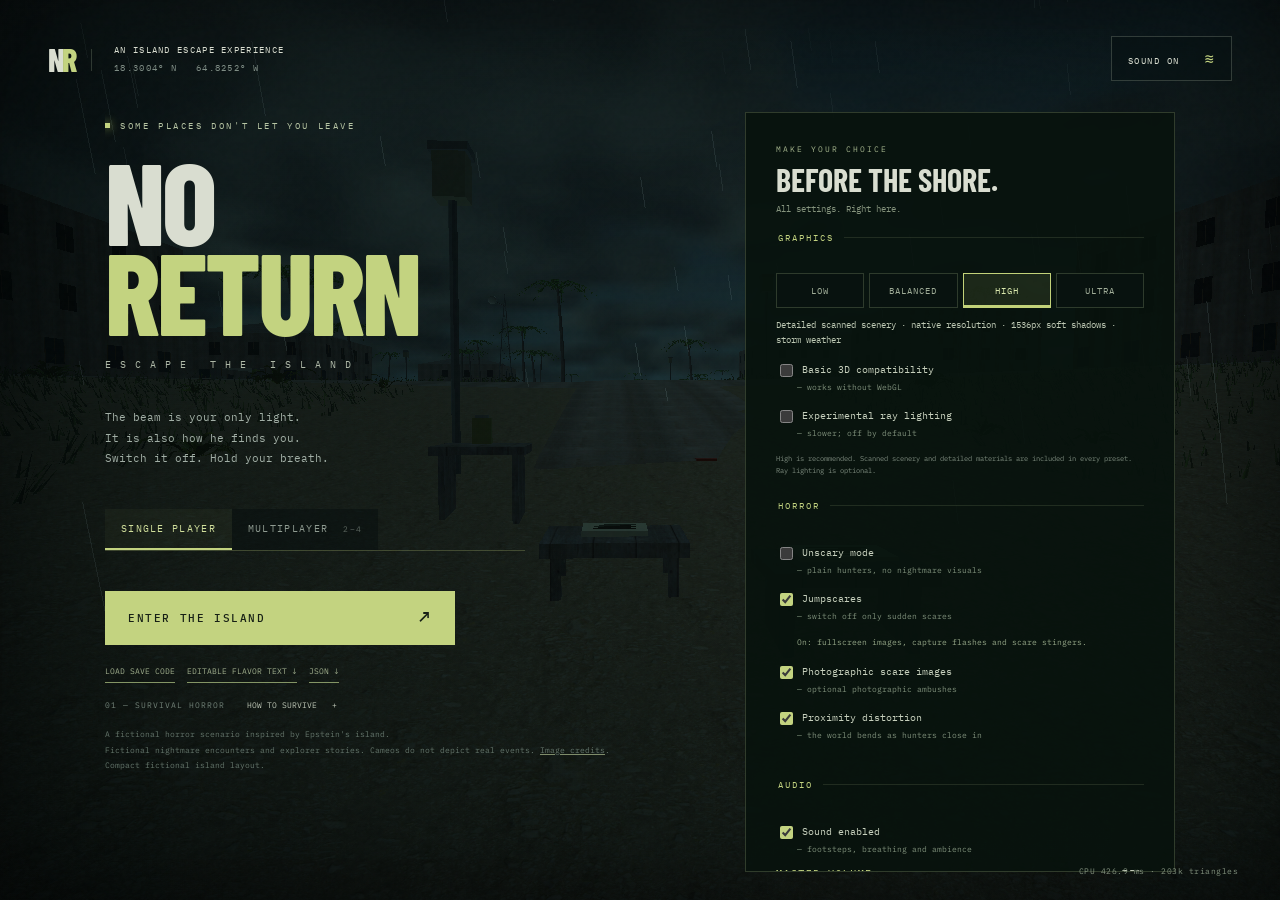
==== commit 44f6dcc0: "Widen flashlight and add live objective direction arrow" ====
--- a/index.html
+++ b/index.html
@@ -1,8 +1,8 @@
 <!doctype html>
-<html lang="en"><head><meta charset="utf-8"><meta name="viewport" content="width=device-width,initial-scale=1"><meta name="theme-color" content="#080d0d"><title>NO RETURN — Escape the Island</title><link rel="stylesheet" href="style.css?v=coop-18"></head>
+<html lang="en"><head><meta charset="utf-8"><meta name="viewport" content="width=device-width,initial-scale=1"><meta name="theme-color" content="#080d0d"><title>NO RETURN — Escape the Island</title><link rel="stylesheet" href="style.css?v=guide-19"></head>
 <body><canvas id="scene" aria-label="First person island escape game"></canvas><div class="grain"></div><div class="vignette"></div>
 <div id="jumpscare" hidden aria-hidden="true"><img id="scareImage" alt="" decoding="async" draggable="false"></div><div id="terror" hidden aria-hidden="true"></div><div id="contactScare" hidden aria-hidden="true"><svg viewBox="0 0 600 700" preserveAspectRatio="xMidYMid slice"><defs><radialGradient id="deadSkin"><stop stop-color="#acaa8a"/><stop offset=".42" stop-color="#68644e"/><stop offset=".75" stop-color="#2d302a"/><stop offset="1" stop-color="#070c0c"/></radialGradient><radialGradient id="deadEye"><stop stop-color="#e9e5bf"/><stop offset=".3" stop-color="#7e8b78"/><stop offset="1" stop-color="#07100e"/></radialGradient></defs><path fill="url(#deadSkin)" d="M153 650 117 502 105 309 141 128 225 52 365 47 464 155 482 326 440 509 368 674 273 700Z"/><g fill="none" stroke="#18201c" stroke-width="12" opacity=".85"><path d="m160 240 50-40 42 21M320 201l64-15 59 41M151 370l31 63-9 64m270-153-36 74 11 61M214 155l41-46m77 41 29-47"/></g><path fill="#080d0b" d="m154 278 25-44 73 6 18 52-32 41-65-12Zm170-12 17-45 70 8 34 62-26 39-69-5Z"/><ellipse cx="219" cy="283" rx="28" ry="21" fill="url(#deadEye)"/><ellipse cx="377" cy="280" rx="24" ry="31" fill="url(#deadEye)"/><path stroke="#070c0a" stroke-width="13" d="m218 263-7 39m170-50-6 52"/><path fill="#161c16" d="m283 271-28 114 31 27 37-22-30-119Z"/><path fill="#020506" stroke="#4d1716" stroke-width="15" d="M232 433q56-47 102-1 65 40 23 167-33 86-92 30-60-63-33-196Z"/><g fill="#b4ad8b"><path d="m237 438 18-9 9 38-19 4Zm30-14 21-1 1 45-19-5Zm32 0 21 9-7 39-19-6Zm31 16 15 12-14 31-14-12ZM260 604l18-22 11 44-18 4Zm28-12 16 2 10 44-21-4Zm29-8 17-15-2 51-15 10Z"/></g><g stroke="#691e1d" fill="none" stroke-linecap="round"><path stroke-width="9" d="m194 320 7 83-19 52m61-136-12 72m116-63 13 97 19 33m18-130 14 77-13 38M239 475l-21 51 16 85m109-159 36 71-12 88"/><path stroke-width="3" d="m201 351-19 16m180 26 23-18M225 565l-23 24m174-47 20 18"/></g><path fill="#0a100e" d="m133 212 13-92 79-75 157-2 82 94 13 83-52-48-43-57-126 18-66 31Z"/></svg></div><div id="arrival" hidden><div class="arrival-lid" id="upperLid"></div><div class="arrival-lid" id="lowerLid"></div><div id="arrivalCaption"></div></div><button id="skipArrival" hidden>SKIP ARRIVAL [ESC]</button><header><a class="brand" href="#" aria-label="No Return home">N<span>R</span><i></i></a><div class="edition">AN ISLAND ESCAPE EXPERIENCE<br><span>18.3004° N &nbsp; 64.8252° W</span></div><button id="sound" aria-label="Toggle sound">SOUND OFF <span>◌</span></button></header>
 <main id="menu"><section class="menu-landing"><div class="eyebrow"><i></i> SOME PLACES DON'T LET YOU LEAVE</div><h1>NO<br><span>RETURN</span><b>ESCAPE THE ISLAND</b></h1><p class="intro">The beam is your only light.<br>It is also how he finds you.<br>Switch it off. Hold your breath.</p><nav class="play-tabs" role="tablist" aria-label="Play mode"><button id="soloTab" role="tab" aria-selected="true" aria-controls="soloPanel">SINGLE PLAYER</button><button id="multiplayerTab" role="tab" aria-selected="false" aria-controls="multiplayerPanel">MULTIPLAYER <small>2–4</small></button></nav><div id="soloPanel" role="tabpanel" aria-labelledby="soloTab"><div class="menu-actions"><button class="primary" id="start">ENTER THE ISLAND <span>↗</span></button><div class="menu-extras"><button id="loadSave">LOAD SAVE CODE</button><a href="flavor-text.md" download>EDITABLE FLAVOR TEXT ↓</a><a href="flavor-text.json" download>JSON ↓</a></div><div class="menu-bottom"><span>01 — SURVIVAL HORROR</span><button id="how">HOW TO SURVIVE <span>+</span></button></div><div class="fiction">A fictional horror scenario inspired by Epstein's island.<br>Fictional nightmare encounters and explorer stories. Cameos do not depict real events. <a href="image-credits.html" target="_blank" rel="noopener">Image credits</a>. Compact fictional island layout.</div></div></div><section id="multiplayerPanel" role="tabpanel" aria-labelledby="multiplayerTab" hidden><div class="mp-heading"><small>PRIVATE CO-OP / 2–4 SURVIVORS</small><h2>DON’T GO ALONE.</h2><p>One island. Four lights. Something hears all of you.</p></div><div id="mpEntry"><label class="mp-field">YOUR NAME<input id="mpName" maxlength="20" value="Survivor" autocomplete="nickname"></label><button class="primary" id="mpCreate">CREATE PRIVATE ROOM <span>↗</span></button><div class="mp-divider"><span>OR JOIN A FRIEND</span></div><div class="mp-join"><input id="mpCode" maxlength="8" placeholder="ROOM CODE" aria-label="Room code" autocapitalize="characters" autocomplete="off" spellcheck="false"><button id="mpJoin">JOIN →</button></div><button id="mpReconnect" class="secondary" hidden>RECONNECT TO LAST ROOM</button></div><div id="mpLobby" hidden><div class="mp-code"><small>PRIVATE ROOM CODE</small><strong id="mpRoomCode"></strong><button id="mpCopy">COPY CODE ↗</button></div><ul id="mpPlayers" aria-label="Room members"></ul><p id="mpLobbyHint"></p><div class="mp-lobby-actions"><button id="mpReady" class="primary" aria-pressed="false">READY UP</button><button id="mpLaunch" class="primary" hidden>START RUN ↗</button><button id="mpLeave" class="secondary">LEAVE ROOM</button></div></div><p id="mpStatus" role="status">Connecting to the island begins here.</p><details id="mpServerOptions"><summary>SERVER CONNECTION</summary><label class="mp-field">SERVER ADDRESS<input id="mpServer" type="url" placeholder="https://your-server.onrender.com" spellcheck="false"></label><p>Use the same server as your friends. A sleeping server can take a minute to wake.</p></details><div class="mp-rules"><span>SHARED OBJECTIVES</span><span>PERSONAL INVENTORIES</span><span>RESCUE YOUR TEAM</span><p>Hold R near a caught teammate for 3 seconds. T trades supplies. One survivor per wardrobe. Menus do not pause the island.</p></div></section></section><section class="menu-settings" aria-label="Game options"><div class="settings-heading"><small>MAKE YOUR CHOICE</small><h2>BEFORE THE SHORE.</h2><p>All settings. Right here.</p></div><section id="startupHelp" hidden aria-label="Graphics recovery"><p id="startupMessage"></p><div class="recovery-actions"><button id="retryGraphics">RETRY</button><button id="safeGraphics">COMPATIBILITY MODE</button><button id="copyGraphicsError">COPY ERROR</button></div><details><summary>Technical error details</summary><pre id="startupDetails" tabindex="0"></pre></details></section><div id="compatibilityNotice" hidden>COMPATIBILITY MODE · 512px materials · reduced effects <button id="normalGraphics">RESTORE NORMAL GRAPHICS</button></div><div id="rendererNotice" hidden role="status">BASIC 3D ACTIVE · Textured 3D with reduced detail. No WebGL needed.</div><fieldset class="graphics-select"><legend>GRAPHICS</legend><div class="quality-options"><button type="button" data-quality="low">LOW</button><button type="button" data-quality="balanced">BALANCED</button><button type="button" data-quality="high" aria-pressed="true">HIGH</button><button type="button" data-quality="ultra">ULTRA</button></div><p id="qualityDescription"></p><label class="trace-option"><input id="basicRenderer" type="checkbox"> Basic 3D compatibility <span>— works without WebGL</span></label><label class="trace-option"><input id="traceOption" type="checkbox"> Experimental ray lighting <span>— slower; off by default</span></label><small id="gpuQualityHint">High is recommended. Scanned scenery and detailed materials are included in every preset. Ray lighting is optional.</small></fieldset><fieldset class="horror-select"><legend>HORROR</legend><label class="trace-option comfort-option"><input id="unscaryOption" type="checkbox"> Unscary mode <span>— plain hunters, no nightmare visuals</span></label><p id="comfortStatus" role="status" hidden>Pussy mode selected. Fine, we’ll keep it tame.</p><label class="trace-option"><input id="jumpOption" type="checkbox" checked> Jumpscares <span>— switch off only sudden scares</span></label><p id="jumpDescription"></p><label class="trace-option"><input id="scareOption" type="checkbox" checked> Photographic scare images <span>— optional photographic ambushes</span></label><label class="trace-option"><input id="distortionOption" type="checkbox" checked> Proximity distortion <span>— the world bends as hunters close in</span></label></fieldset><fieldset class="audio-select"><legend>AUDIO</legend><label class="trace-option"><input id="menuSound" type="checkbox"> Sound enabled <span>— footsteps, breathing and ambience</span></label><label class="volume-control" for="masterVolume">MASTER VOLUME <output id="volumeValue">75%</output><input id="masterVolume" type="range" min="0" max="100" value="75" step="1"></label></fieldset></section></main>
 <output id="performanceReadout" aria-label="Renderer performance"></output><aside id="side"><div class="signal"><i></i> SIGNAL LOST</div><div class="vertical">LITTLE SAINT JAMES &nbsp; / &nbsp; AFTER MIDNIGHT</div><div class="stamp">PRIVATE<br>PROPERTY<span>NO TRESPASSING</span></div></aside>
-<div id="hud" hidden><div class="mission"><small>YOUR WAY OUT</small><div id="objective"></div><span id="progress"></span><ol id="objectiveList" aria-label="Escape objectives"></ol></div><div class="status"><div id="threat">● &nbsp; UNDETECTED</div><small id="staminaLabel">STAMINA</small><div class="bar"><i id="stamina"></i></div><div id="inventory"></div><div id="survivalStatus"></div><div id="supplyShortcuts"></div></div><div id="debugStatus" role="status"></div><div id="coopHud" hidden><small id="coopRoom"></small><div id="coopTeam"></div><small id="coopConnection"></small><p id="coopRescue"></p></div><div id="crosshair">+</div><div id="prompt"></div><div id="toast" role="status"></div><div class="hud-bottom"><span id="location">SOUTH SHORE</span><span>WASD MOVE &nbsp; SHIFT RUN &nbsp; C CROUCH &nbsp; E INTERACT &nbsp; Y BAG &nbsp; J FILES &nbsp; F LIGHT &nbsp; M MAP &nbsp; ESC PAUSE &nbsp; 8 HITBOX &nbsp; 9 DAYLIGHT</span><span id="timer">00:00</span></div><div id="light">FLASHLIGHT ON</div><div id="mobile"><div><button data-key="w">↑</button><br><button data-key="a">←</button><button data-key="s">↓</button><button data-key="d">→</button></div><div><button data-key="ArrowLeft">↶</button><button data-key="ArrowRight">↷</button><button id="touchInteract">E</button><button id="touchCrouch">C</button></div></div></div>
-<nav id="quickbar" hidden aria-label="Game tools"><button id="inventoryButton">BAG [Y]</button><button id="filesButton">FILES [J]</button><button id="mapButton">MAP</button><button id="lightButton">LIGHT</button><button id="tradeButton" hidden>TRADE [T]</button><button id="pauseButton">PAUSE</button></nav><div id="overlay" hidden><section class="panel" id="panel"></section></div><script src="comfort.js?v=coop-17"></script><script src="compact-island.js?v=coop-17"></script><script src="architecture.js?v=coop-17"></script><script src="contact.js?v=coop-17"></script><script src="npc-ai.js?v=coop-17"></script><script src="horror.js?v=coop-17"></script><script src="world.js?v=coop-17"></script><script src="immersion.js?v=coop-17"></script><script src="survival.js?v=coop-17"></script><script src="graphics.js?v=coop-17"></script><script src="ray-lighting.js?v=coop-17"></script><script src="weather.js?v=coop-17"></script><script src="materials.js?v=coop-17"></script><script src="ground-cover.js?v=coop-17"></script><script src="scanned-scenery.js?v=coop-17"></script><script src="graphics-device.js?v=coop-17"></script><script src="renderer.js?v=coop-17"></script><script src="render-profile.js?v=coop-17"></script><script src="software-renderer.js?v=coop-17"></script><script src="startup-help.js?v=coop-17"></script><script src="scares.js?v=coop-17"></script><script src="terror.js?v=coop-17"></script><script src="spatial.js?v=coop-18"></script><script src="outline-mesh.js?v=coop-17"></script><script src="vision.js?v=coop-18"></script><script src="encounters.js?v=coop-17"></script><script src="map-pins.js?v=coop-17"></script><script src="save-codes.js?v=coop-17"></script><script src="arrival.js?v=coop-17"></script><script src="multiplayer-motion.js?v=coop-17"></script><script src="multiplayer.js?v=coop-17"></script><script src="game.js?v=coop-17"></script></body></html>
+<div id="hud" hidden><div class="mission"><small>YOUR WAY OUT</small><div id="objective"></div><span id="progress"></span><div id="objectiveGuide" aria-label="Direction to next objective"><span id="objectiveArrow" aria-hidden="true">↑</span><div><small>NEXT OBJECTIVE</small><strong id="objectiveBearing"></strong></div></div><ol id="objectiveList" aria-label="Escape objectives"></ol></div><div class="status"><div id="threat">● &nbsp; UNDETECTED</div><small id="staminaLabel">STAMINA</small><div class="bar"><i id="stamina"></i></div><div id="inventory"></div><div id="survivalStatus"></div><div id="supplyShortcuts"></div></div><div id="debugStatus" role="status"></div><div id="coopHud" hidden><small id="coopRoom"></small><div id="coopTeam"></div><small id="coopConnection"></small><p id="coopRescue"></p></div><div id="crosshair">+</div><div id="prompt"></div><div id="toast" role="status"></div><div class="hud-bottom"><span id="location">SOUTH SHORE</span><span>WASD MOVE &nbsp; SHIFT RUN &nbsp; C CROUCH &nbsp; E INTERACT &nbsp; Y BAG &nbsp; J FILES &nbsp; F LIGHT &nbsp; M MAP &nbsp; ESC PAUSE &nbsp; 8 HITBOX &nbsp; 9 DAYLIGHT</span><span id="timer">00:00</span></div><div id="light">FLASHLIGHT ON</div><div id="mobile"><div><button data-key="w">↑</button><br><button data-key="a">←</button><button data-key="s">↓</button><button data-key="d">→</button></div><div><button data-key="ArrowLeft">↶</button><button data-key="ArrowRight">↷</button><button id="touchInteract">E</button><button id="touchCrouch">C</button></div></div></div>
+<nav id="quickbar" hidden aria-label="Game tools"><button id="inventoryButton">BAG [Y]</button><button id="filesButton">FILES [J]</button><button id="mapButton">MAP</button><button id="lightButton">LIGHT</button><button id="tradeButton" hidden>TRADE [T]</button><button id="pauseButton">PAUSE</button></nav><div id="overlay" hidden><section class="panel" id="panel"></section></div><script src="comfort.js?v=coop-17"></script><script src="compact-island.js?v=coop-17"></script><script src="architecture.js?v=coop-17"></script><script src="contact.js?v=coop-17"></script><script src="npc-ai.js?v=coop-17"></script><script src="horror.js?v=coop-17"></script><script src="world.js?v=coop-17"></script><script src="immersion.js?v=coop-17"></script><script src="survival.js?v=coop-17"></script><script src="graphics.js?v=coop-17"></script><script src="ray-lighting.js?v=guide-19"></script><script src="weather.js?v=guide-19"></script><script src="materials.js?v=coop-17"></script><script src="ground-cover.js?v=coop-17"></script><script src="scanned-scenery.js?v=guide-19"></script><script src="graphics-device.js?v=coop-17"></script><script src="renderer.js?v=guide-19"></script><script src="render-profile.js?v=coop-17"></script><script src="software-renderer.js?v=guide-19"></script><script src="startup-help.js?v=coop-17"></script><script src="scares.js?v=coop-17"></script><script src="terror.js?v=coop-17"></script><script src="spatial.js?v=coop-18"></script><script src="outline-mesh.js?v=coop-17"></script><script src="vision.js?v=guide-19"></script><script src="encounters.js?v=coop-17"></script><script src="map-pins.js?v=coop-17"></script><script src="save-codes.js?v=coop-17"></script><script src="arrival.js?v=coop-17"></script><script src="multiplayer-motion.js?v=coop-17"></script><script src="multiplayer.js?v=coop-17"></script><script src="objective-guide.js?v=guide-19"></script><script src="game.js?v=guide-19"></script></body></html>
--- a/style.css
+++ b/style.css
@@ -70,3 +70,4 @@
 .mp-lobby-actions .primary{width:auto;flex:1;min-width:100px}.mp-lobby-actions .secondary{flex:0 0 auto}#mpPlayers li.vacant{min-height:28px}
 #coopHud{position:absolute;right:30px;top:auto;bottom:148px;width:220px;pointer-events:none;font-family:monospace;color:#d6ddc7}#coopHud>small{font-size:8px;letter-spacing:.1em;color:#8e9e88}.team-member{display:flex;align-items:center;gap:8px;margin:9px 0;font-size:10px}.team-member b{margin-left:auto;font-size:8px;font-weight:normal;color:#9eae8e}.team-member.down,.team-member.down b{color:#edab95}#coopRescue{color:#e0ce8a;font-size:10px;line-height:1.7;letter-spacing:.06em}
 @media(max-width:800px){#coopHud{right:14px;top:auto;bottom:130px;width:175px}.play-tabs button{padding:12px}.mp-heading h2{font-size:25px}}
+#objectiveGuide{display:flex;align-items:center;gap:15px;margin:16px 0;padding:12px 14px;border:1px solid #c3d38055;background:#071011b8;width:max-content;max-width:100%}#objectiveArrow{display:inline-block;flex:0 0 32px;text-align:center;font:bold 38px/1 monospace;color:#dceaa2;transform-origin:center;filter:drop-shadow(0 0 5px #b6cf6344)}#objectiveGuide small{display:block;font-size:7px;letter-spacing:1.5px}#objectiveBearing{display:block;margin-top:5px;font-size:9px;font-weight:normal;color:#d9ddd0}@media(max-width:760px){#objectiveGuide{gap:9px;padding:8px;margin:10px 0}#objectiveArrow{font-size:29px;flex-basis:27px}#objectiveBearing{font-size:7px}}
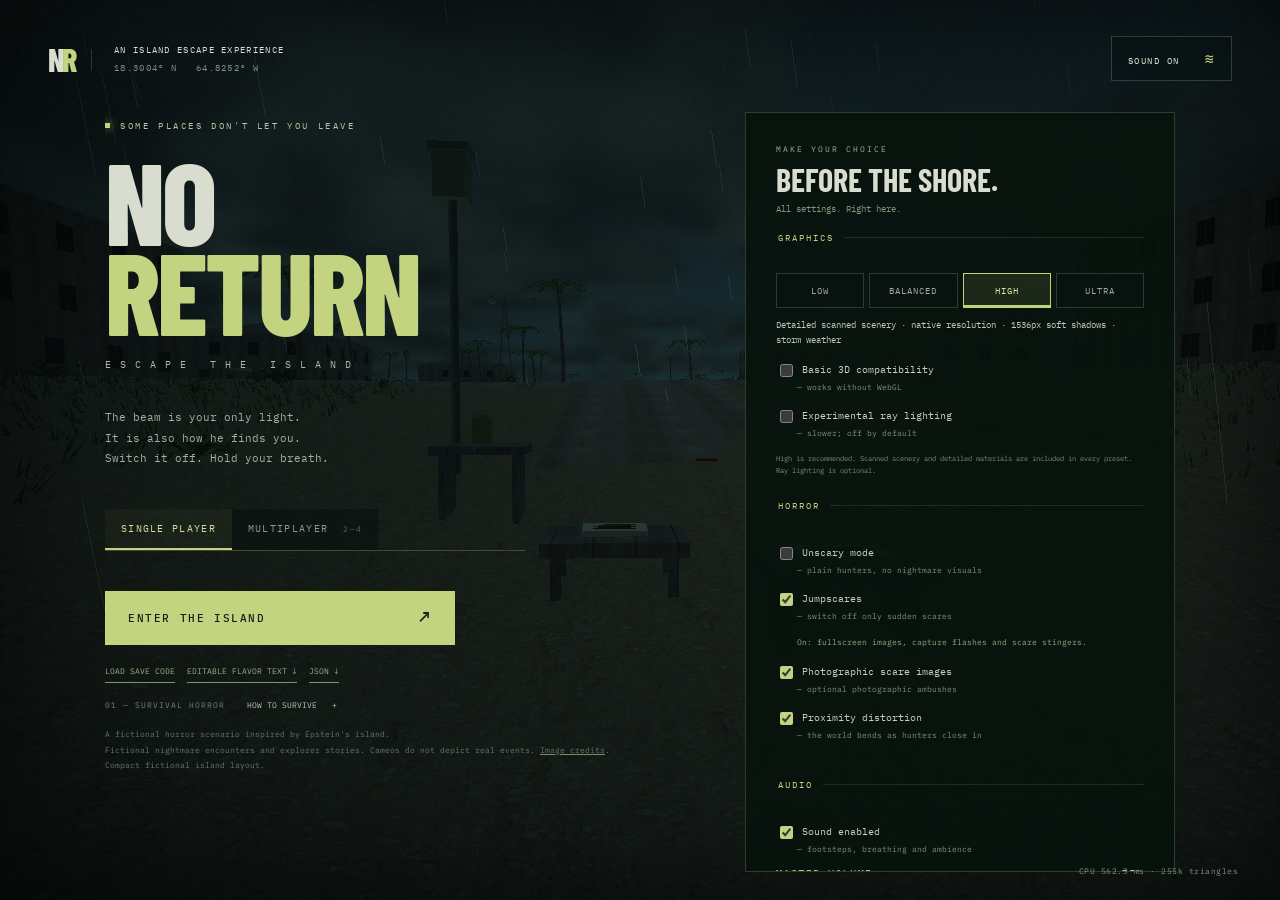
==== commit bc51916a: "Add larger soft-edged flashlight and remove hunter teleporting" ====
--- a/index.html
+++ b/index.html
@@ -5,4 +5,4 @@
 <main id="menu"><section class="menu-landing"><div class="eyebrow"><i></i> SOME PLACES DON'T LET YOU LEAVE</div><h1>NO<br><span>RETURN</span><b>ESCAPE THE ISLAND</b></h1><p class="intro">The beam is your only light.<br>It is also how he finds you.<br>Switch it off. Hold your breath.</p><nav class="play-tabs" role="tablist" aria-label="Play mode"><button id="soloTab" role="tab" aria-selected="true" aria-controls="soloPanel">SINGLE PLAYER</button><button id="multiplayerTab" role="tab" aria-selected="false" aria-controls="multiplayerPanel">MULTIPLAYER <small>2–4</small></button></nav><div id="soloPanel" role="tabpanel" aria-labelledby="soloTab"><div class="menu-actions"><button class="primary" id="start">ENTER THE ISLAND <span>↗</span></button><div class="menu-extras"><button id="loadSave">LOAD SAVE CODE</button><a href="flavor-text.md" download>EDITABLE FLAVOR TEXT ↓</a><a href="flavor-text.json" download>JSON ↓</a></div><div class="menu-bottom"><span>01 — SURVIVAL HORROR</span><button id="how">HOW TO SURVIVE <span>+</span></button></div><div class="fiction">A fictional horror scenario inspired by Epstein's island.<br>Fictional nightmare encounters and explorer stories. Cameos do not depict real events. <a href="image-credits.html" target="_blank" rel="noopener">Image credits</a>. Compact fictional island layout.</div></div></div><section id="multiplayerPanel" role="tabpanel" aria-labelledby="multiplayerTab" hidden><div class="mp-heading"><small>PRIVATE CO-OP / 2–4 SURVIVORS</small><h2>DON’T GO ALONE.</h2><p>One island. Four lights. Something hears all of you.</p></div><div id="mpEntry"><label class="mp-field">YOUR NAME<input id="mpName" maxlength="20" value="Survivor" autocomplete="nickname"></label><button class="primary" id="mpCreate">CREATE PRIVATE ROOM <span>↗</span></button><div class="mp-divider"><span>OR JOIN A FRIEND</span></div><div class="mp-join"><input id="mpCode" maxlength="8" placeholder="ROOM CODE" aria-label="Room code" autocapitalize="characters" autocomplete="off" spellcheck="false"><button id="mpJoin">JOIN →</button></div><button id="mpReconnect" class="secondary" hidden>RECONNECT TO LAST ROOM</button></div><div id="mpLobby" hidden><div class="mp-code"><small>PRIVATE ROOM CODE</small><strong id="mpRoomCode"></strong><button id="mpCopy">COPY CODE ↗</button></div><ul id="mpPlayers" aria-label="Room members"></ul><p id="mpLobbyHint"></p><div class="mp-lobby-actions"><button id="mpReady" class="primary" aria-pressed="false">READY UP</button><button id="mpLaunch" class="primary" hidden>START RUN ↗</button><button id="mpLeave" class="secondary">LEAVE ROOM</button></div></div><p id="mpStatus" role="status">Connecting to the island begins here.</p><details id="mpServerOptions"><summary>SERVER CONNECTION</summary><label class="mp-field">SERVER ADDRESS<input id="mpServer" type="url" placeholder="https://your-server.onrender.com" spellcheck="false"></label><p>Use the same server as your friends. A sleeping server can take a minute to wake.</p></details><div class="mp-rules"><span>SHARED OBJECTIVES</span><span>PERSONAL INVENTORIES</span><span>RESCUE YOUR TEAM</span><p>Hold R near a caught teammate for 3 seconds. T trades supplies. One survivor per wardrobe. Menus do not pause the island.</p></div></section></section><section class="menu-settings" aria-label="Game options"><div class="settings-heading"><small>MAKE YOUR CHOICE</small><h2>BEFORE THE SHORE.</h2><p>All settings. Right here.</p></div><section id="startupHelp" hidden aria-label="Graphics recovery"><p id="startupMessage"></p><div class="recovery-actions"><button id="retryGraphics">RETRY</button><button id="safeGraphics">COMPATIBILITY MODE</button><button id="copyGraphicsError">COPY ERROR</button></div><details><summary>Technical error details</summary><pre id="startupDetails" tabindex="0"></pre></details></section><div id="compatibilityNotice" hidden>COMPATIBILITY MODE · 512px materials · reduced effects <button id="normalGraphics">RESTORE NORMAL GRAPHICS</button></div><div id="rendererNotice" hidden role="status">BASIC 3D ACTIVE · Textured 3D with reduced detail. No WebGL needed.</div><fieldset class="graphics-select"><legend>GRAPHICS</legend><div class="quality-options"><button type="button" data-quality="low">LOW</button><button type="button" data-quality="balanced">BALANCED</button><button type="button" data-quality="high" aria-pressed="true">HIGH</button><button type="button" data-quality="ultra">ULTRA</button></div><p id="qualityDescription"></p><label class="trace-option"><input id="basicRenderer" type="checkbox"> Basic 3D compatibility <span>— works without WebGL</span></label><label class="trace-option"><input id="traceOption" type="checkbox"> Experimental ray lighting <span>— slower; off by default</span></label><small id="gpuQualityHint">High is recommended. Scanned scenery and detailed materials are included in every preset. Ray lighting is optional.</small></fieldset><fieldset class="horror-select"><legend>HORROR</legend><label class="trace-option comfort-option"><input id="unscaryOption" type="checkbox"> Unscary mode <span>— plain hunters, no nightmare visuals</span></label><p id="comfortStatus" role="status" hidden>Pussy mode selected. Fine, we’ll keep it tame.</p><label class="trace-option"><input id="jumpOption" type="checkbox" checked> Jumpscares <span>— switch off only sudden scares</span></label><p id="jumpDescription"></p><label class="trace-option"><input id="scareOption" type="checkbox" checked> Photographic scare images <span>— optional photographic ambushes</span></label><label class="trace-option"><input id="distortionOption" type="checkbox" checked> Proximity distortion <span>— the world bends as hunters close in</span></label></fieldset><fieldset class="audio-select"><legend>AUDIO</legend><label class="trace-option"><input id="menuSound" type="checkbox"> Sound enabled <span>— footsteps, breathing and ambience</span></label><label class="volume-control" for="masterVolume">MASTER VOLUME <output id="volumeValue">75%</output><input id="masterVolume" type="range" min="0" max="100" value="75" step="1"></label></fieldset></section></main>
 <output id="performanceReadout" aria-label="Renderer performance"></output><aside id="side"><div class="signal"><i></i> SIGNAL LOST</div><div class="vertical">LITTLE SAINT JAMES &nbsp; / &nbsp; AFTER MIDNIGHT</div><div class="stamp">PRIVATE<br>PROPERTY<span>NO TRESPASSING</span></div></aside>
 <div id="hud" hidden><div class="mission"><small>YOUR WAY OUT</small><div id="objective"></div><span id="progress"></span><div id="objectiveGuide" aria-label="Direction to next objective"><span id="objectiveArrow" aria-hidden="true">↑</span><div><small>NEXT OBJECTIVE</small><strong id="objectiveBearing"></strong></div></div><ol id="objectiveList" aria-label="Escape objectives"></ol></div><div class="status"><div id="threat">● &nbsp; UNDETECTED</div><small id="staminaLabel">STAMINA</small><div class="bar"><i id="stamina"></i></div><div id="inventory"></div><div id="survivalStatus"></div><div id="supplyShortcuts"></div></div><div id="debugStatus" role="status"></div><div id="coopHud" hidden><small id="coopRoom"></small><div id="coopTeam"></div><small id="coopConnection"></small><p id="coopRescue"></p></div><div id="crosshair">+</div><div id="prompt"></div><div id="toast" role="status"></div><div class="hud-bottom"><span id="location">SOUTH SHORE</span><span>WASD MOVE &nbsp; SHIFT RUN &nbsp; C CROUCH &nbsp; E INTERACT &nbsp; Y BAG &nbsp; J FILES &nbsp; F LIGHT &nbsp; M MAP &nbsp; ESC PAUSE &nbsp; 8 HITBOX &nbsp; 9 DAYLIGHT</span><span id="timer">00:00</span></div><div id="light">FLASHLIGHT ON</div><div id="mobile"><div><button data-key="w">↑</button><br><button data-key="a">←</button><button data-key="s">↓</button><button data-key="d">→</button></div><div><button data-key="ArrowLeft">↶</button><button data-key="ArrowRight">↷</button><button id="touchInteract">E</button><button id="touchCrouch">C</button></div></div></div>
-<nav id="quickbar" hidden aria-label="Game tools"><button id="inventoryButton">BAG [Y]</button><button id="filesButton">FILES [J]</button><button id="mapButton">MAP</button><button id="lightButton">LIGHT</button><button id="tradeButton" hidden>TRADE [T]</button><button id="pauseButton">PAUSE</button></nav><div id="overlay" hidden><section class="panel" id="panel"></section></div><script src="comfort.js?v=coop-17"></script><script src="compact-island.js?v=coop-17"></script><script src="architecture.js?v=coop-17"></script><script src="contact.js?v=coop-17"></script><script src="npc-ai.js?v=coop-17"></script><script src="horror.js?v=coop-17"></script><script src="world.js?v=coop-17"></script><script src="immersion.js?v=coop-17"></script><script src="survival.js?v=coop-17"></script><script src="graphics.js?v=coop-17"></script><script src="ray-lighting.js?v=guide-19"></script><script src="weather.js?v=guide-19"></script><script src="materials.js?v=coop-17"></script><script src="ground-cover.js?v=coop-17"></script><script src="scanned-scenery.js?v=guide-19"></script><script src="graphics-device.js?v=coop-17"></script><script src="renderer.js?v=guide-19"></script><script src="render-profile.js?v=coop-17"></script><script src="software-renderer.js?v=guide-19"></script><script src="startup-help.js?v=coop-17"></script><script src="scares.js?v=coop-17"></script><script src="terror.js?v=coop-17"></script><script src="spatial.js?v=coop-18"></script><script src="outline-mesh.js?v=coop-17"></script><script src="vision.js?v=guide-19"></script><script src="encounters.js?v=coop-17"></script><script src="map-pins.js?v=coop-17"></script><script src="save-codes.js?v=coop-17"></script><script src="arrival.js?v=coop-17"></script><script src="multiplayer-motion.js?v=coop-17"></script><script src="multiplayer.js?v=coop-17"></script><script src="objective-guide.js?v=guide-19"></script><script src="game.js?v=guide-19"></script></body></html>
+<nav id="quickbar" hidden aria-label="Game tools"><button id="inventoryButton">BAG [Y]</button><button id="filesButton">FILES [J]</button><button id="mapButton">MAP</button><button id="lightButton">LIGHT</button><button id="tradeButton" hidden>TRADE [T]</button><button id="pauseButton">PAUSE</button></nav><div id="overlay" hidden><section class="panel" id="panel"></section></div><script src="comfort.js?v=coop-17"></script><script src="compact-island.js?v=coop-17"></script><script src="architecture.js?v=coop-17"></script><script src="contact.js?v=coop-17"></script><script src="npc-ai.js?v=coop-17"></script><script src="horror.js?v=coop-17"></script><script src="world.js?v=coop-17"></script><script src="immersion.js?v=coop-17"></script><script src="survival.js?v=coop-17"></script><script src="graphics.js?v=coop-17"></script><script src="ray-lighting.js?v=soft-beam-20"></script><script src="weather.js?v=soft-beam-20"></script><script src="materials.js?v=coop-17"></script><script src="ground-cover.js?v=coop-17"></script><script src="scanned-scenery.js?v=soft-beam-20"></script><script src="graphics-device.js?v=coop-17"></script><script src="renderer.js?v=soft-beam-20"></script><script src="render-profile.js?v=coop-17"></script><script src="software-renderer.js?v=soft-beam-20"></script><script src="startup-help.js?v=coop-17"></script><script src="scares.js?v=coop-17"></script><script src="terror.js?v=coop-17"></script><script src="spatial.js?v=coop-18"></script><script src="outline-mesh.js?v=coop-17"></script><script src="vision.js?v=soft-beam-20"></script><script src="encounters.js?v=soft-beam-20"></script><script src="map-pins.js?v=coop-17"></script><script src="save-codes.js?v=coop-17"></script><script src="arrival.js?v=coop-17"></script><script src="multiplayer-motion.js?v=coop-17"></script><script src="multiplayer.js?v=coop-17"></script><script src="objective-guide.js?v=guide-19"></script><script src="game.js?v=guide-19"></script></body></html>
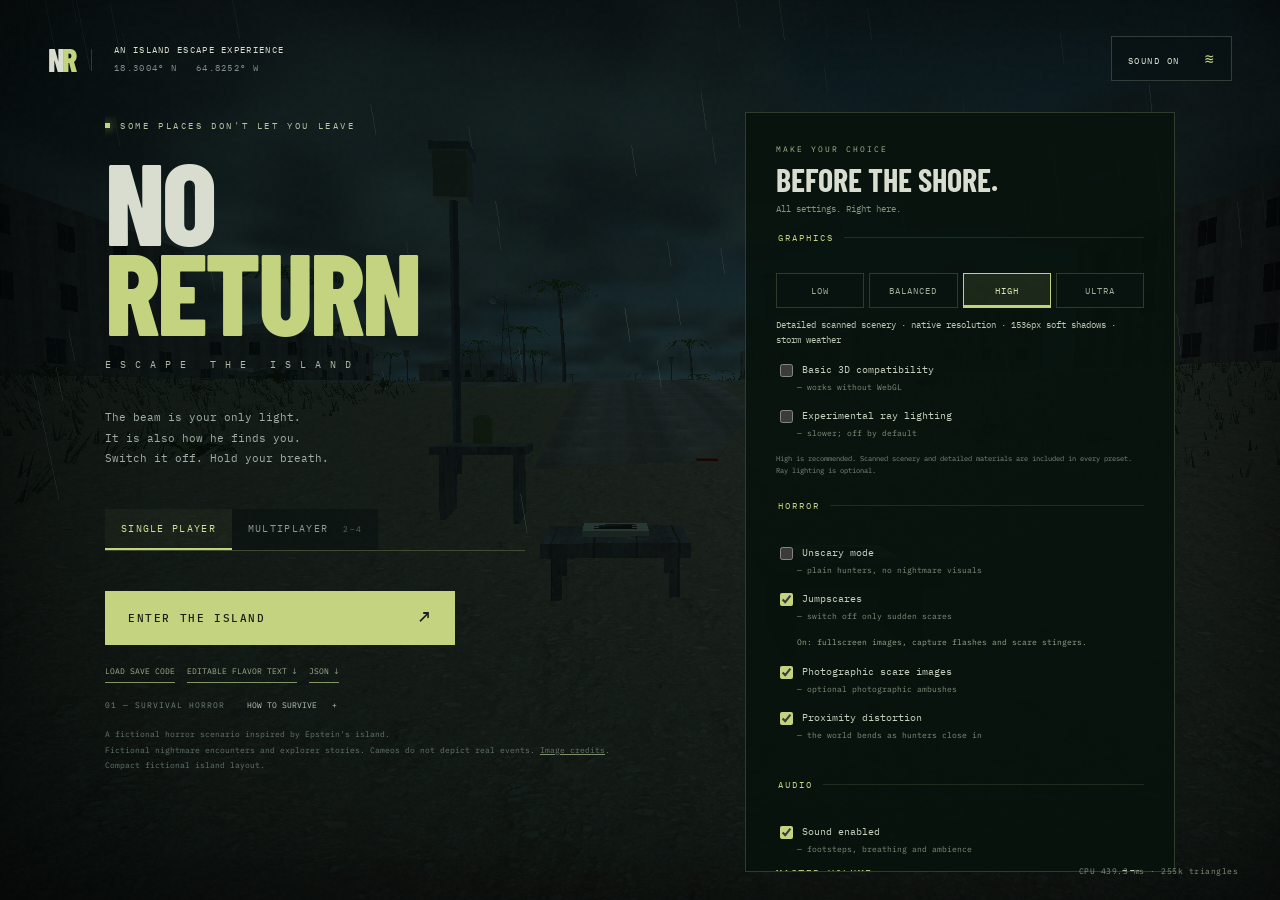
==== commit bf2b4b38: "Project teammate flashlights, add spectator cameras and host hunter settings" ====
--- a/index.html
+++ b/index.html
@@ -1,8 +1,8 @@
 <!doctype html>
-<html lang="en"><head><meta charset="utf-8"><meta name="viewport" content="width=device-width,initial-scale=1"><meta name="theme-color" content="#080d0d"><title>NO RETURN — Escape the Island</title><link rel="stylesheet" href="style.css?v=guide-19"></head>
+<html lang="en"><head><meta charset="utf-8"><meta name="viewport" content="width=device-width,initial-scale=1"><meta name="theme-color" content="#080d0d"><title>NO RETURN — Escape the Island</title><link rel="stylesheet" href="style.css?v=coop-lights-21"></head>
 <body><canvas id="scene" aria-label="First person island escape game"></canvas><div class="grain"></div><div class="vignette"></div>
 <div id="jumpscare" hidden aria-hidden="true"><img id="scareImage" alt="" decoding="async" draggable="false"></div><div id="terror" hidden aria-hidden="true"></div><div id="contactScare" hidden aria-hidden="true"><svg viewBox="0 0 600 700" preserveAspectRatio="xMidYMid slice"><defs><radialGradient id="deadSkin"><stop stop-color="#acaa8a"/><stop offset=".42" stop-color="#68644e"/><stop offset=".75" stop-color="#2d302a"/><stop offset="1" stop-color="#070c0c"/></radialGradient><radialGradient id="deadEye"><stop stop-color="#e9e5bf"/><stop offset=".3" stop-color="#7e8b78"/><stop offset="1" stop-color="#07100e"/></radialGradient></defs><path fill="url(#deadSkin)" d="M153 650 117 502 105 309 141 128 225 52 365 47 464 155 482 326 440 509 368 674 273 700Z"/><g fill="none" stroke="#18201c" stroke-width="12" opacity=".85"><path d="m160 240 50-40 42 21M320 201l64-15 59 41M151 370l31 63-9 64m270-153-36 74 11 61M214 155l41-46m77 41 29-47"/></g><path fill="#080d0b" d="m154 278 25-44 73 6 18 52-32 41-65-12Zm170-12 17-45 70 8 34 62-26 39-69-5Z"/><ellipse cx="219" cy="283" rx="28" ry="21" fill="url(#deadEye)"/><ellipse cx="377" cy="280" rx="24" ry="31" fill="url(#deadEye)"/><path stroke="#070c0a" stroke-width="13" d="m218 263-7 39m170-50-6 52"/><path fill="#161c16" d="m283 271-28 114 31 27 37-22-30-119Z"/><path fill="#020506" stroke="#4d1716" stroke-width="15" d="M232 433q56-47 102-1 65 40 23 167-33 86-92 30-60-63-33-196Z"/><g fill="#b4ad8b"><path d="m237 438 18-9 9 38-19 4Zm30-14 21-1 1 45-19-5Zm32 0 21 9-7 39-19-6Zm31 16 15 12-14 31-14-12ZM260 604l18-22 11 44-18 4Zm28-12 16 2 10 44-21-4Zm29-8 17-15-2 51-15 10Z"/></g><g stroke="#691e1d" fill="none" stroke-linecap="round"><path stroke-width="9" d="m194 320 7 83-19 52m61-136-12 72m116-63 13 97 19 33m18-130 14 77-13 38M239 475l-21 51 16 85m109-159 36 71-12 88"/><path stroke-width="3" d="m201 351-19 16m180 26 23-18M225 565l-23 24m174-47 20 18"/></g><path fill="#0a100e" d="m133 212 13-92 79-75 157-2 82 94 13 83-52-48-43-57-126 18-66 31Z"/></svg></div><div id="arrival" hidden><div class="arrival-lid" id="upperLid"></div><div class="arrival-lid" id="lowerLid"></div><div id="arrivalCaption"></div></div><button id="skipArrival" hidden>SKIP ARRIVAL [ESC]</button><header><a class="brand" href="#" aria-label="No Return home">N<span>R</span><i></i></a><div class="edition">AN ISLAND ESCAPE EXPERIENCE<br><span>18.3004° N &nbsp; 64.8252° W</span></div><button id="sound" aria-label="Toggle sound">SOUND OFF <span>◌</span></button></header>
-<main id="menu"><section class="menu-landing"><div class="eyebrow"><i></i> SOME PLACES DON'T LET YOU LEAVE</div><h1>NO<br><span>RETURN</span><b>ESCAPE THE ISLAND</b></h1><p class="intro">The beam is your only light.<br>It is also how he finds you.<br>Switch it off. Hold your breath.</p><nav class="play-tabs" role="tablist" aria-label="Play mode"><button id="soloTab" role="tab" aria-selected="true" aria-controls="soloPanel">SINGLE PLAYER</button><button id="multiplayerTab" role="tab" aria-selected="false" aria-controls="multiplayerPanel">MULTIPLAYER <small>2–4</small></button></nav><div id="soloPanel" role="tabpanel" aria-labelledby="soloTab"><div class="menu-actions"><button class="primary" id="start">ENTER THE ISLAND <span>↗</span></button><div class="menu-extras"><button id="loadSave">LOAD SAVE CODE</button><a href="flavor-text.md" download>EDITABLE FLAVOR TEXT ↓</a><a href="flavor-text.json" download>JSON ↓</a></div><div class="menu-bottom"><span>01 — SURVIVAL HORROR</span><button id="how">HOW TO SURVIVE <span>+</span></button></div><div class="fiction">A fictional horror scenario inspired by Epstein's island.<br>Fictional nightmare encounters and explorer stories. Cameos do not depict real events. <a href="image-credits.html" target="_blank" rel="noopener">Image credits</a>. Compact fictional island layout.</div></div></div><section id="multiplayerPanel" role="tabpanel" aria-labelledby="multiplayerTab" hidden><div class="mp-heading"><small>PRIVATE CO-OP / 2–4 SURVIVORS</small><h2>DON’T GO ALONE.</h2><p>One island. Four lights. Something hears all of you.</p></div><div id="mpEntry"><label class="mp-field">YOUR NAME<input id="mpName" maxlength="20" value="Survivor" autocomplete="nickname"></label><button class="primary" id="mpCreate">CREATE PRIVATE ROOM <span>↗</span></button><div class="mp-divider"><span>OR JOIN A FRIEND</span></div><div class="mp-join"><input id="mpCode" maxlength="8" placeholder="ROOM CODE" aria-label="Room code" autocapitalize="characters" autocomplete="off" spellcheck="false"><button id="mpJoin">JOIN →</button></div><button id="mpReconnect" class="secondary" hidden>RECONNECT TO LAST ROOM</button></div><div id="mpLobby" hidden><div class="mp-code"><small>PRIVATE ROOM CODE</small><strong id="mpRoomCode"></strong><button id="mpCopy">COPY CODE ↗</button></div><ul id="mpPlayers" aria-label="Room members"></ul><p id="mpLobbyHint"></p><div class="mp-lobby-actions"><button id="mpReady" class="primary" aria-pressed="false">READY UP</button><button id="mpLaunch" class="primary" hidden>START RUN ↗</button><button id="mpLeave" class="secondary">LEAVE ROOM</button></div></div><p id="mpStatus" role="status">Connecting to the island begins here.</p><details id="mpServerOptions"><summary>SERVER CONNECTION</summary><label class="mp-field">SERVER ADDRESS<input id="mpServer" type="url" placeholder="https://your-server.onrender.com" spellcheck="false"></label><p>Use the same server as your friends. A sleeping server can take a minute to wake.</p></details><div class="mp-rules"><span>SHARED OBJECTIVES</span><span>PERSONAL INVENTORIES</span><span>RESCUE YOUR TEAM</span><p>Hold R near a caught teammate for 3 seconds. T trades supplies. One survivor per wardrobe. Menus do not pause the island.</p></div></section></section><section class="menu-settings" aria-label="Game options"><div class="settings-heading"><small>MAKE YOUR CHOICE</small><h2>BEFORE THE SHORE.</h2><p>All settings. Right here.</p></div><section id="startupHelp" hidden aria-label="Graphics recovery"><p id="startupMessage"></p><div class="recovery-actions"><button id="retryGraphics">RETRY</button><button id="safeGraphics">COMPATIBILITY MODE</button><button id="copyGraphicsError">COPY ERROR</button></div><details><summary>Technical error details</summary><pre id="startupDetails" tabindex="0"></pre></details></section><div id="compatibilityNotice" hidden>COMPATIBILITY MODE · 512px materials · reduced effects <button id="normalGraphics">RESTORE NORMAL GRAPHICS</button></div><div id="rendererNotice" hidden role="status">BASIC 3D ACTIVE · Textured 3D with reduced detail. No WebGL needed.</div><fieldset class="graphics-select"><legend>GRAPHICS</legend><div class="quality-options"><button type="button" data-quality="low">LOW</button><button type="button" data-quality="balanced">BALANCED</button><button type="button" data-quality="high" aria-pressed="true">HIGH</button><button type="button" data-quality="ultra">ULTRA</button></div><p id="qualityDescription"></p><label class="trace-option"><input id="basicRenderer" type="checkbox"> Basic 3D compatibility <span>— works without WebGL</span></label><label class="trace-option"><input id="traceOption" type="checkbox"> Experimental ray lighting <span>— slower; off by default</span></label><small id="gpuQualityHint">High is recommended. Scanned scenery and detailed materials are included in every preset. Ray lighting is optional.</small></fieldset><fieldset class="horror-select"><legend>HORROR</legend><label class="trace-option comfort-option"><input id="unscaryOption" type="checkbox"> Unscary mode <span>— plain hunters, no nightmare visuals</span></label><p id="comfortStatus" role="status" hidden>Pussy mode selected. Fine, we’ll keep it tame.</p><label class="trace-option"><input id="jumpOption" type="checkbox" checked> Jumpscares <span>— switch off only sudden scares</span></label><p id="jumpDescription"></p><label class="trace-option"><input id="scareOption" type="checkbox" checked> Photographic scare images <span>— optional photographic ambushes</span></label><label class="trace-option"><input id="distortionOption" type="checkbox" checked> Proximity distortion <span>— the world bends as hunters close in</span></label></fieldset><fieldset class="audio-select"><legend>AUDIO</legend><label class="trace-option"><input id="menuSound" type="checkbox"> Sound enabled <span>— footsteps, breathing and ambience</span></label><label class="volume-control" for="masterVolume">MASTER VOLUME <output id="volumeValue">75%</output><input id="masterVolume" type="range" min="0" max="100" value="75" step="1"></label></fieldset></section></main>
+<main id="menu"><section class="menu-landing"><div class="eyebrow"><i></i> SOME PLACES DON'T LET YOU LEAVE</div><h1>NO<br><span>RETURN</span><b>ESCAPE THE ISLAND</b></h1><p class="intro">The beam is your only light.<br>It is also how he finds you.<br>Switch it off. Hold your breath.</p><nav class="play-tabs" role="tablist" aria-label="Play mode"><button id="soloTab" role="tab" aria-selected="true" aria-controls="soloPanel">SINGLE PLAYER</button><button id="multiplayerTab" role="tab" aria-selected="false" aria-controls="multiplayerPanel">MULTIPLAYER <small>2–4</small></button></nav><div id="soloPanel" role="tabpanel" aria-labelledby="soloTab"><div class="menu-actions"><button class="primary" id="start">ENTER THE ISLAND <span>↗</span></button><div class="menu-extras"><button id="loadSave">LOAD SAVE CODE</button><a href="flavor-text.md" download>EDITABLE FLAVOR TEXT ↓</a><a href="flavor-text.json" download>JSON ↓</a></div><div class="menu-bottom"><span>01 — SURVIVAL HORROR</span><button id="how">HOW TO SURVIVE <span>+</span></button></div><div class="fiction">A fictional horror scenario inspired by Epstein's island.<br>Fictional nightmare encounters and explorer stories. Cameos do not depict real events. <a href="image-credits.html" target="_blank" rel="noopener">Image credits</a>. Compact fictional island layout.</div></div></div><section id="multiplayerPanel" role="tabpanel" aria-labelledby="multiplayerTab" hidden><div class="mp-heading"><small>PRIVATE CO-OP / 2–4 SURVIVORS</small><h2>DON’T GO ALONE.</h2><p>One island. Four lights. Something hears all of you.</p></div><div id="mpEntry"><label class="mp-field">YOUR NAME<input id="mpName" maxlength="20" value="Survivor" autocomplete="nickname"></label><button class="primary" id="mpCreate">CREATE PRIVATE ROOM <span>↗</span></button><div class="mp-divider"><span>OR JOIN A FRIEND</span></div><div class="mp-join"><input id="mpCode" maxlength="8" placeholder="ROOM CODE" aria-label="Room code" autocapitalize="characters" autocomplete="off" spellcheck="false"><button id="mpJoin">JOIN →</button></div><button id="mpReconnect" class="secondary" hidden>RECONNECT TO LAST ROOM</button></div><div id="mpLobby" hidden><div class="mp-code"><small>PRIVATE ROOM CODE</small><strong id="mpRoomCode"></strong><button id="mpCopy">COPY CODE ↗</button></div><ul id="mpPlayers" aria-label="Room members"></ul><label class="mp-field">HUNTERS<select id="mpHunterCount" aria-label="Number of hunters"><option value="1">1 hunter</option><option value="2">2 hunters</option><option value="3">3 hunters</option><option value="4" selected>4 hunters</option></select><small id="mpHunterHint">Only the host can change this before starting.</small></label><p id="mpLobbyHint"></p><div class="mp-lobby-actions"><button id="mpReady" class="primary" aria-pressed="false">READY UP</button><button id="mpLaunch" class="primary" hidden>START RUN ↗</button><button id="mpLeave" class="secondary">LEAVE ROOM</button></div></div><p id="mpStatus" role="status">Connecting to the island begins here.</p><details id="mpServerOptions"><summary>SERVER CONNECTION</summary><label class="mp-field">SERVER ADDRESS<input id="mpServer" type="url" placeholder="https://your-server.onrender.com" spellcheck="false"></label><p>Use the same server as your friends. A sleeping server can take a minute to wake.</p></details><div class="mp-rules"><span>SHARED OBJECTIVES</span><span>PERSONAL INVENTORIES</span><span>RESCUE YOUR TEAM</span><p>Hold R near a caught teammate for 3 seconds. T trades supplies. One survivor per wardrobe. Menus do not pause the island.</p></div></section></section><section class="menu-settings" aria-label="Game options"><div class="settings-heading"><small>MAKE YOUR CHOICE</small><h2>BEFORE THE SHORE.</h2><p>All settings. Right here.</p></div><section id="startupHelp" hidden aria-label="Graphics recovery"><p id="startupMessage"></p><div class="recovery-actions"><button id="retryGraphics">RETRY</button><button id="safeGraphics">COMPATIBILITY MODE</button><button id="copyGraphicsError">COPY ERROR</button></div><details><summary>Technical error details</summary><pre id="startupDetails" tabindex="0"></pre></details></section><div id="compatibilityNotice" hidden>COMPATIBILITY MODE · 512px materials · reduced effects <button id="normalGraphics">RESTORE NORMAL GRAPHICS</button></div><div id="rendererNotice" hidden role="status">BASIC 3D ACTIVE · Textured 3D with reduced detail. No WebGL needed.</div><fieldset class="graphics-select"><legend>GRAPHICS</legend><div class="quality-options"><button type="button" data-quality="low">LOW</button><button type="button" data-quality="balanced">BALANCED</button><button type="button" data-quality="high" aria-pressed="true">HIGH</button><button type="button" data-quality="ultra">ULTRA</button></div><p id="qualityDescription"></p><label class="trace-option"><input id="basicRenderer" type="checkbox"> Basic 3D compatibility <span>— works without WebGL</span></label><label class="trace-option"><input id="traceOption" type="checkbox"> Experimental ray lighting <span>— slower; off by default</span></label><small id="gpuQualityHint">High is recommended. Scanned scenery and detailed materials are included in every preset. Ray lighting is optional.</small></fieldset><fieldset class="horror-select"><legend>HORROR</legend><label class="trace-option comfort-option"><input id="unscaryOption" type="checkbox"> Unscary mode <span>— plain hunters, no nightmare visuals</span></label><p id="comfortStatus" role="status" hidden>Pussy mode selected. Fine, we’ll keep it tame.</p><label class="trace-option"><input id="jumpOption" type="checkbox" checked> Jumpscares <span>— switch off only sudden scares</span></label><p id="jumpDescription"></p><label class="trace-option"><input id="scareOption" type="checkbox" checked> Photographic scare images <span>— optional photographic ambushes</span></label><label class="trace-option"><input id="distortionOption" type="checkbox" checked> Proximity distortion <span>— the world bends as hunters close in</span></label></fieldset><fieldset class="audio-select"><legend>AUDIO</legend><label class="trace-option"><input id="menuSound" type="checkbox"> Sound enabled <span>— footsteps, breathing and ambience</span></label><label class="volume-control" for="masterVolume">MASTER VOLUME <output id="volumeValue">75%</output><input id="masterVolume" type="range" min="0" max="100" value="75" step="1"></label></fieldset></section></main>
 <output id="performanceReadout" aria-label="Renderer performance"></output><aside id="side"><div class="signal"><i></i> SIGNAL LOST</div><div class="vertical">LITTLE SAINT JAMES &nbsp; / &nbsp; AFTER MIDNIGHT</div><div class="stamp">PRIVATE<br>PROPERTY<span>NO TRESPASSING</span></div></aside>
-<div id="hud" hidden><div class="mission"><small>YOUR WAY OUT</small><div id="objective"></div><span id="progress"></span><div id="objectiveGuide" aria-label="Direction to next objective"><span id="objectiveArrow" aria-hidden="true">↑</span><div><small>NEXT OBJECTIVE</small><strong id="objectiveBearing"></strong></div></div><ol id="objectiveList" aria-label="Escape objectives"></ol></div><div class="status"><div id="threat">● &nbsp; UNDETECTED</div><small id="staminaLabel">STAMINA</small><div class="bar"><i id="stamina"></i></div><div id="inventory"></div><div id="survivalStatus"></div><div id="supplyShortcuts"></div></div><div id="debugStatus" role="status"></div><div id="coopHud" hidden><small id="coopRoom"></small><div id="coopTeam"></div><small id="coopConnection"></small><p id="coopRescue"></p></div><div id="crosshair">+</div><div id="prompt"></div><div id="toast" role="status"></div><div class="hud-bottom"><span id="location">SOUTH SHORE</span><span>WASD MOVE &nbsp; SHIFT RUN &nbsp; C CROUCH &nbsp; E INTERACT &nbsp; Y BAG &nbsp; J FILES &nbsp; F LIGHT &nbsp; M MAP &nbsp; ESC PAUSE &nbsp; 8 HITBOX &nbsp; 9 DAYLIGHT</span><span id="timer">00:00</span></div><div id="light">FLASHLIGHT ON</div><div id="mobile"><div><button data-key="w">↑</button><br><button data-key="a">←</button><button data-key="s">↓</button><button data-key="d">→</button></div><div><button data-key="ArrowLeft">↶</button><button data-key="ArrowRight">↷</button><button id="touchInteract">E</button><button id="touchCrouch">C</button></div></div></div>
-<nav id="quickbar" hidden aria-label="Game tools"><button id="inventoryButton">BAG [Y]</button><button id="filesButton">FILES [J]</button><button id="mapButton">MAP</button><button id="lightButton">LIGHT</button><button id="tradeButton" hidden>TRADE [T]</button><button id="pauseButton">PAUSE</button></nav><div id="overlay" hidden><section class="panel" id="panel"></section></div><script src="comfort.js?v=coop-17"></script><script src="compact-island.js?v=coop-17"></script><script src="architecture.js?v=coop-17"></script><script src="contact.js?v=coop-17"></script><script src="npc-ai.js?v=coop-17"></script><script src="horror.js?v=coop-17"></script><script src="world.js?v=coop-17"></script><script src="immersion.js?v=coop-17"></script><script src="survival.js?v=coop-17"></script><script src="graphics.js?v=coop-17"></script><script src="ray-lighting.js?v=soft-beam-20"></script><script src="weather.js?v=soft-beam-20"></script><script src="materials.js?v=coop-17"></script><script src="ground-cover.js?v=coop-17"></script><script src="scanned-scenery.js?v=soft-beam-20"></script><script src="graphics-device.js?v=coop-17"></script><script src="renderer.js?v=soft-beam-20"></script><script src="render-profile.js?v=coop-17"></script><script src="software-renderer.js?v=soft-beam-20"></script><script src="startup-help.js?v=coop-17"></script><script src="scares.js?v=coop-17"></script><script src="terror.js?v=coop-17"></script><script src="spatial.js?v=coop-18"></script><script src="outline-mesh.js?v=coop-17"></script><script src="vision.js?v=soft-beam-20"></script><script src="encounters.js?v=soft-beam-20"></script><script src="map-pins.js?v=coop-17"></script><script src="save-codes.js?v=coop-17"></script><script src="arrival.js?v=coop-17"></script><script src="multiplayer-motion.js?v=coop-17"></script><script src="multiplayer.js?v=coop-17"></script><script src="objective-guide.js?v=guide-19"></script><script src="game.js?v=guide-19"></script></body></html>
+<div id="hud" hidden><div class="mission"><small>YOUR WAY OUT</small><div id="objective"></div><span id="progress"></span><div id="objectiveGuide" aria-label="Direction to next objective"><span id="objectiveArrow" aria-hidden="true">↑</span><div><small>NEXT OBJECTIVE</small><strong id="objectiveBearing"></strong></div></div><ol id="objectiveList" aria-label="Escape objectives"></ol></div><div class="status"><div id="threat">● &nbsp; UNDETECTED</div><small id="staminaLabel">STAMINA</small><div class="bar"><i id="stamina"></i></div><div id="inventory"></div><div id="survivalStatus"></div><div id="supplyShortcuts"></div></div><div id="debugStatus" role="status"></div><div id="coopHud" hidden><small id="coopRoom"></small><div id="coopTeam"></div><small id="coopConnection"></small><p id="coopRescue"></p></div><div id="spectatorControls" hidden><button id="spectatePrev">← PREVIOUS</button><span id="spectateName"></span><button id="spectateNext">NEXT →</button></div><div id="crosshair">+</div><div id="prompt"></div><div id="toast" role="status"></div><div class="hud-bottom"><span id="location">SOUTH SHORE</span><span>WASD MOVE &nbsp; SHIFT RUN &nbsp; C CROUCH &nbsp; E INTERACT &nbsp; Y BAG &nbsp; J FILES &nbsp; F LIGHT &nbsp; M MAP &nbsp; ESC PAUSE &nbsp; 8 HITBOX &nbsp; 9 DAYLIGHT</span><span id="timer">00:00</span></div><div id="light">FLASHLIGHT ON</div><div id="mobile"><div><button data-key="w">↑</button><br><button data-key="a">←</button><button data-key="s">↓</button><button data-key="d">→</button></div><div><button data-key="ArrowLeft">↶</button><button data-key="ArrowRight">↷</button><button id="touchInteract">E</button><button id="touchCrouch">C</button></div></div></div>
+<nav id="quickbar" hidden aria-label="Game tools"><button id="inventoryButton">BAG [Y]</button><button id="filesButton">FILES [J]</button><button id="mapButton">MAP</button><button id="lightButton">LIGHT</button><button id="tradeButton" hidden>TRADE [T]</button><button id="pauseButton">PAUSE</button></nav><div id="overlay" hidden><section class="panel" id="panel"></section></div><script src="comfort.js?v=coop-17"></script><script src="compact-island.js?v=coop-17"></script><script src="architecture.js?v=coop-17"></script><script src="contact.js?v=coop-17"></script><script src="npc-ai.js?v=coop-lights-21"></script><script src="horror.js?v=coop-17"></script><script src="world.js?v=coop-17"></script><script src="immersion.js?v=coop-17"></script><script src="survival.js?v=coop-17"></script><script src="graphics.js?v=coop-17"></script><script src="ray-lighting.js?v=soft-beam-20"></script><script src="weather.js?v=soft-beam-20"></script><script src="materials.js?v=coop-17"></script><script src="ground-cover.js?v=coop-lights-21"></script><script src="scanned-scenery.js?v=coop-lights-21"></script><script src="graphics-device.js?v=coop-17"></script><script src="renderer.js?v=coop-lights-21"></script><script src="render-profile.js?v=coop-17"></script><script src="software-renderer.js?v=coop-lights-21"></script><script src="startup-help.js?v=coop-17"></script><script src="scares.js?v=coop-17"></script><script src="terror.js?v=coop-17"></script><script src="spatial.js?v=coop-18"></script><script src="outline-mesh.js?v=coop-17"></script><script src="vision.js?v=coop-lights-21"></script><script src="encounters.js?v=soft-beam-20"></script><script src="map-pins.js?v=coop-17"></script><script src="save-codes.js?v=coop-17"></script><script src="arrival.js?v=coop-17"></script><script src="multiplayer-motion.js?v=coop-17"></script><script src="multiplayer.js?v=coop-lights-21"></script><script src="objective-guide.js?v=guide-19"></script><script src="team-lighting.js?v=coop-lights-21"></script><script src="game.js?v=coop-lights-21"></script></body></html>
--- a/style.css
+++ b/style.css
@@ -71,3 +71,6 @@
 #coopHud{position:absolute;right:30px;top:auto;bottom:148px;width:220px;pointer-events:none;font-family:monospace;color:#d6ddc7}#coopHud>small{font-size:8px;letter-spacing:.1em;color:#8e9e88}.team-member{display:flex;align-items:center;gap:8px;margin:9px 0;font-size:10px}.team-member b{margin-left:auto;font-size:8px;font-weight:normal;color:#9eae8e}.team-member.down,.team-member.down b{color:#edab95}#coopRescue{color:#e0ce8a;font-size:10px;line-height:1.7;letter-spacing:.06em}
 @media(max-width:800px){#coopHud{right:14px;top:auto;bottom:130px;width:175px}.play-tabs button{padding:12px}.mp-heading h2{font-size:25px}}
 #objectiveGuide{display:flex;align-items:center;gap:15px;margin:16px 0;padding:12px 14px;border:1px solid #c3d38055;background:#071011b8;width:max-content;max-width:100%}#objectiveArrow{display:inline-block;flex:0 0 32px;text-align:center;font:bold 38px/1 monospace;color:#dceaa2;transform-origin:center;filter:drop-shadow(0 0 5px #b6cf6344)}#objectiveGuide small{display:block;font-size:7px;letter-spacing:1.5px}#objectiveBearing{display:block;margin-top:5px;font-size:9px;font-weight:normal;color:#d9ddd0}@media(max-width:760px){#objectiveGuide{gap:9px;padding:8px;margin:10px 0}#objectiveArrow{font-size:29px;flex-basis:27px}#objectiveBearing{font-size:7px}}
+
+#spectatorControls{position:absolute;bottom:100px;left:50%;transform:translateX(-50%);display:flex;gap:16px;align-items:center;background:#071011e8;border:1px solid #c3d38077;padding:14px;pointer-events:auto;z-index:10}#spectatorControls[hidden]{display:none}#spectatorControls button{padding:10px;border:1px solid #80916b;background:#203024}#spectateName{color:#dceaa2;white-space:nowrap;font-size:10px}#mpHunterHint{color:#9ba88d;font-size:9px;line-height:1.7}
+.spectating .status,.spectating .mission,.spectating #light,.spectating #quickbar button:not(#pauseButton){display:none}.spectating .hud-bottom span:first-child{visibility:hidden}
